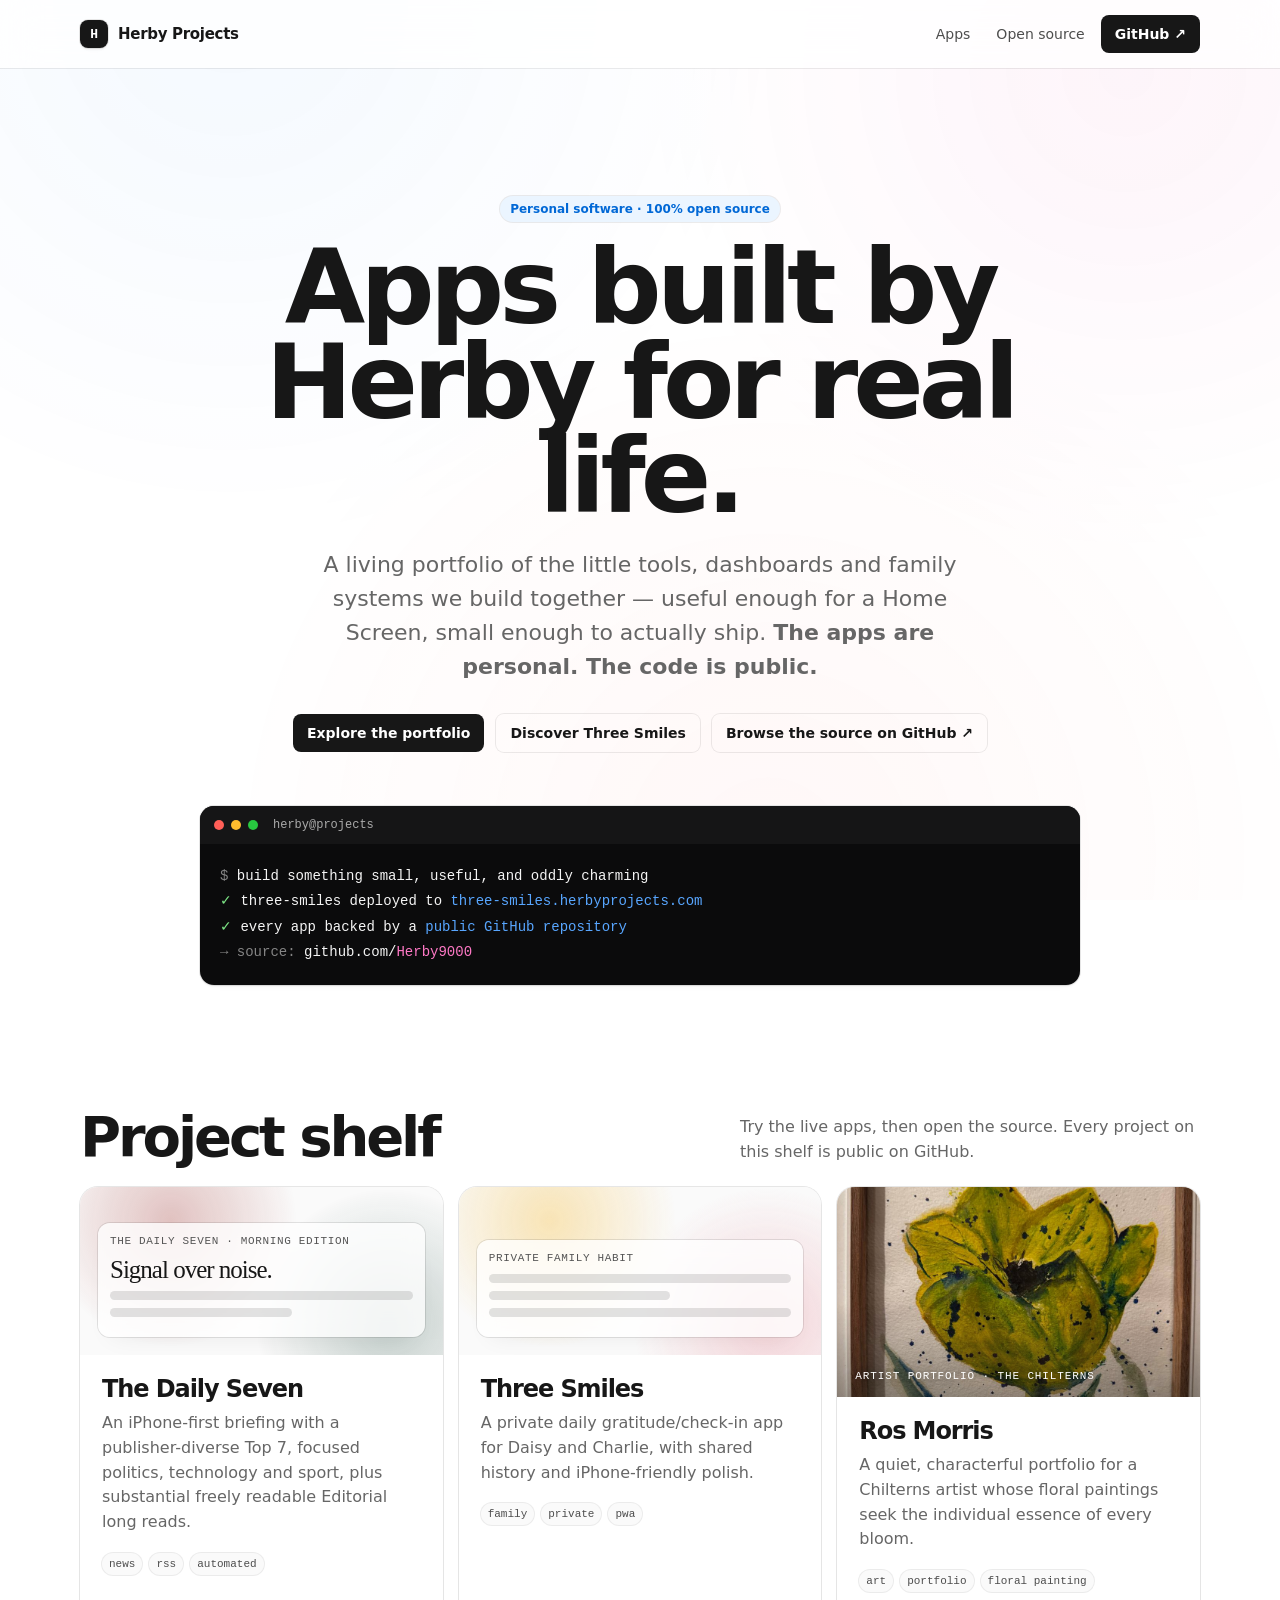
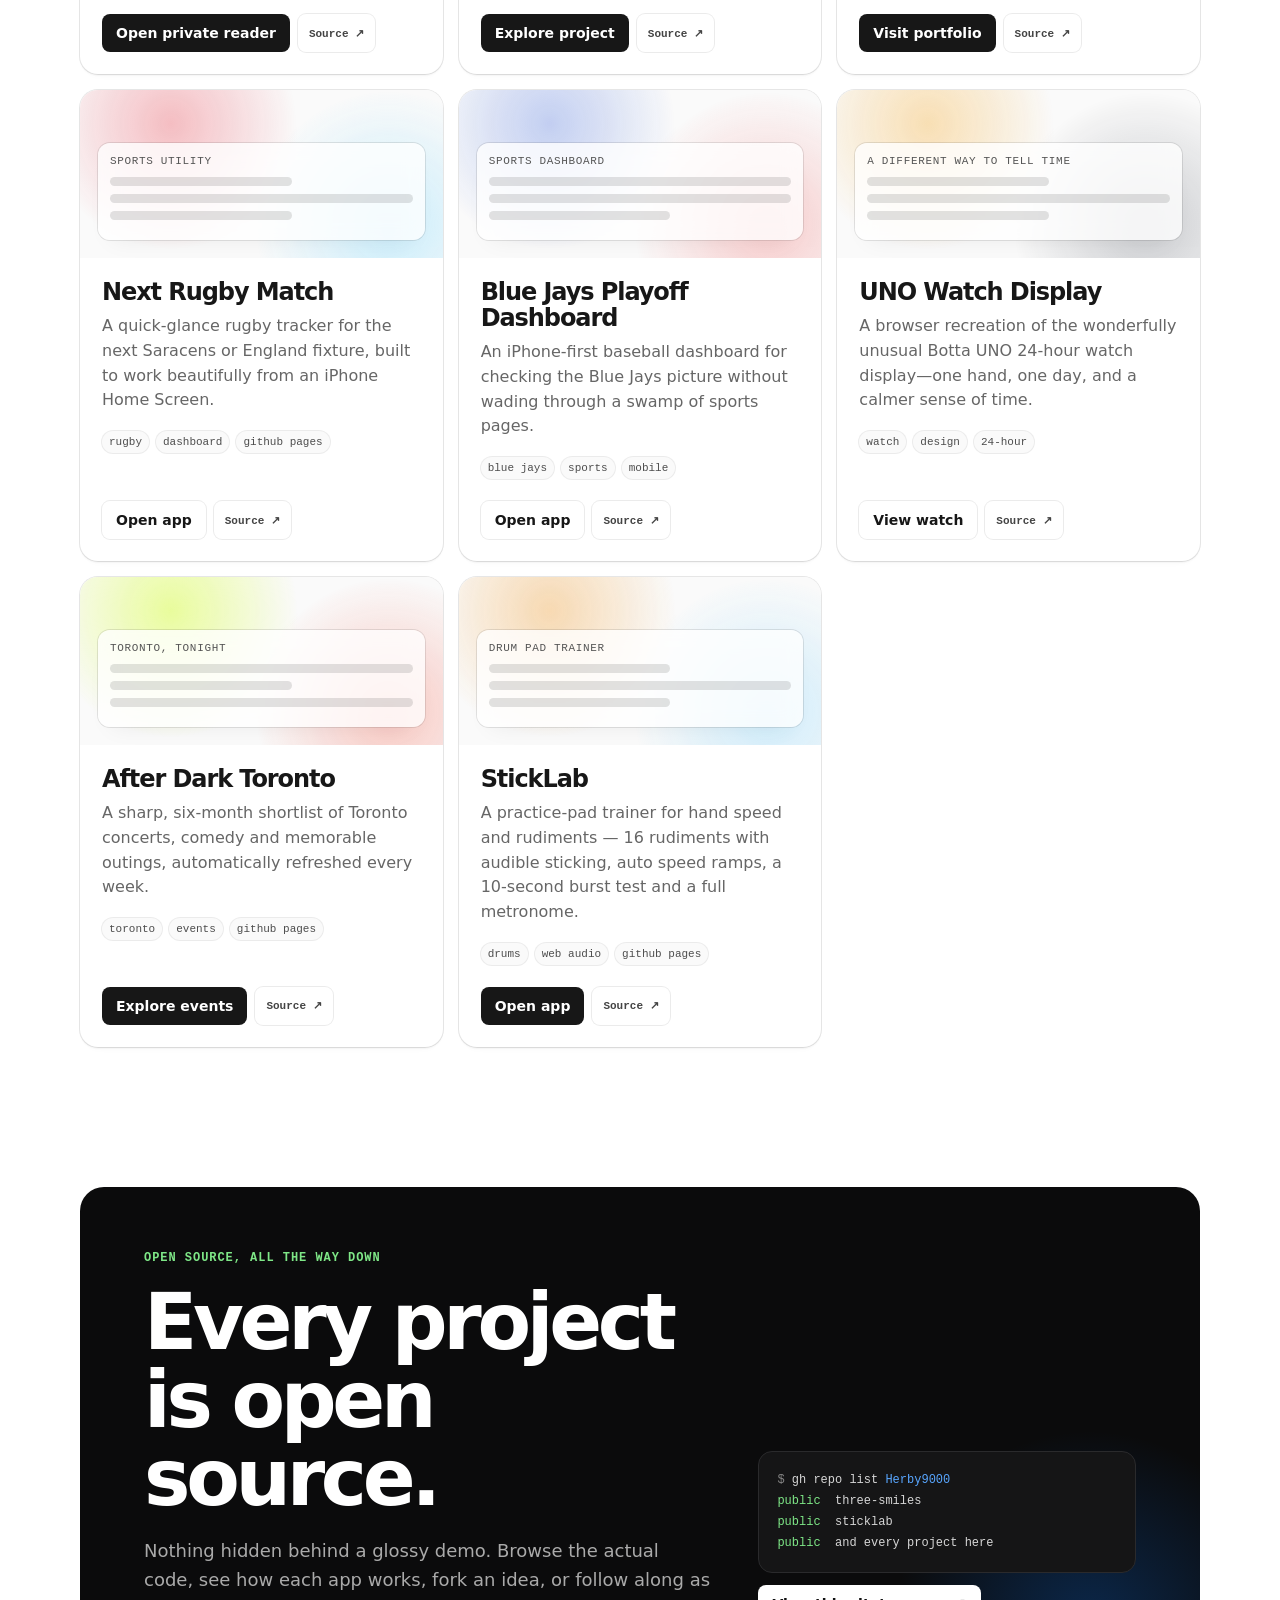
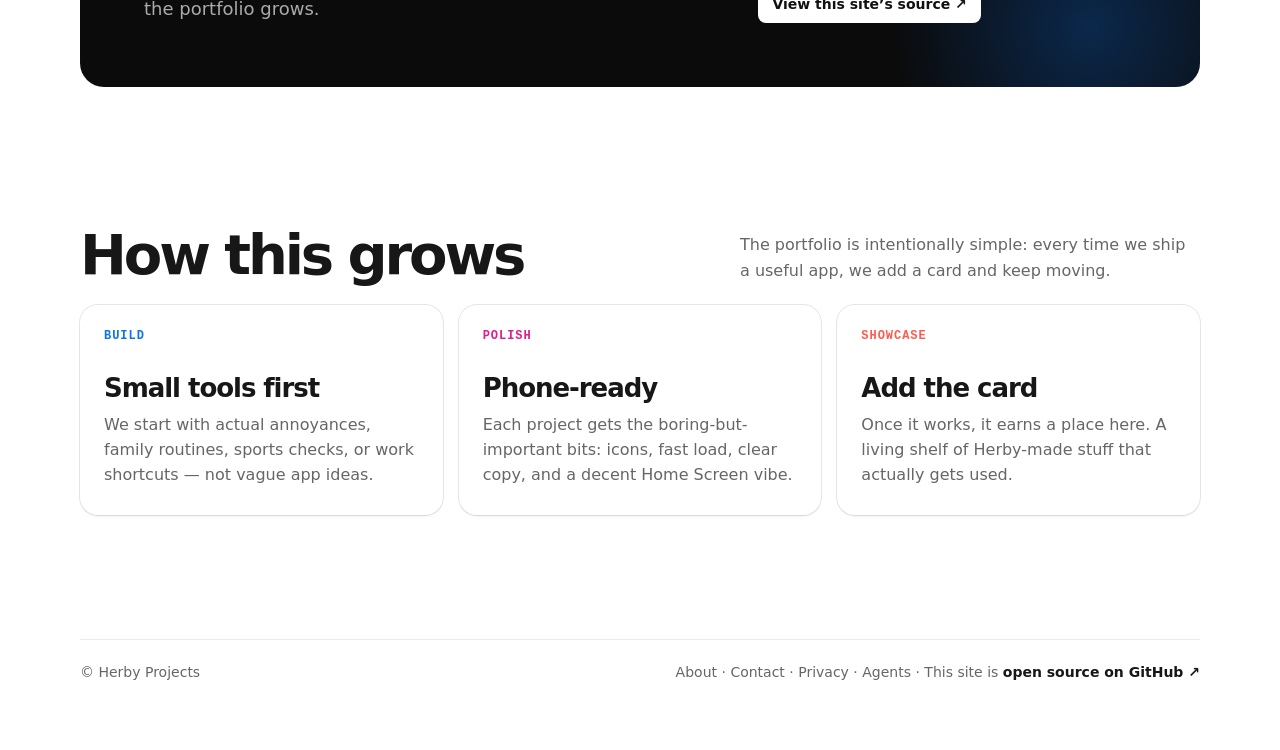
==== index.html @ 02d2b717 "feat: add agent-readiness metadata and trust pages" ====
<!doctype html>
<html lang="en">
<head>
  <meta charset="utf-8" />
  <meta name="viewport" content="width=device-width, initial-scale=1" />
  <title>Herby Projects</title>
  <meta name="description" content="A growing portfolio of small useful apps built by Herby for Charlie, Daisy and family." />
  <meta name="theme-color" content="#0b0b12" />
  <link rel="icon" href="/assets/favicon.svg" type="image/svg+xml" />
  <link rel="icon" href="/favicon.ico" sizes="any" />
  <link rel="apple-touch-icon" href="/assets/apple-touch-icon.png" />
  <link rel="canonical" href="https://herbyprojects.com/" />
  <meta property="og:title" content="Herby Projects" />
  <meta property="og:description" content="A portfolio of useful, personal apps built by Herby." />
  <meta property="og:type" content="website" />
  <meta property="og:url" content="https://herbyprojects.com/" />
  <meta property="og:image" content="https://herbyprojects.com/assets/herby-projects-og.png" />
  <meta property="og:image:width" content="1200" />
  <meta property="og:image:height" content="630" />
  <script type="application/ld+json">
  {
    "@context": "https://schema.org",
    "@graph": [
      {
        "@type": "Organization",
        "@id": "https://herbyprojects.com/#organization",
        "name": "Herby Projects",
        "description": "A personal open-source portfolio of small, useful apps built by Herby for real life.",
        "url": "https://herbyprojects.com/",
        "logo": "https://herbyprojects.com/assets/apple-touch-icon.png",
        "sameAs": ["https://github.com/Herby9000"],
        "contactPoint": {
          "@type": "ContactPoint",
          "contactType": "technical support",
          "url": "https://herbyprojects.com/contact",
          "availableLanguage": "English"
        },
        "address": {
          "@type": "PostalAddress",
          "addressLocality": "Toronto",
          "addressRegion": "Ontario",
          "addressCountry": "CA"
        }
      },
      {
        "@type": "WebSite",
        "@id": "https://herbyprojects.com/#website",
        "url": "https://herbyprojects.com/",
        "name": "Herby Projects",
        "description": "Small, useful apps built by Herby for real life.",
        "publisher": {"@id": "https://herbyprojects.com/#organization"},
        "inLanguage": "en"
      }
    ]
  }
  </script>
  <style>
    :root {
      --ink:#171717; --muted:#666; --soft:#fafafa; --line:#ebebeb; --blue:#0a72ef; --pink:#de1d8d; --red:#ff5b4f; --green:#10a37f;
      --card: rgba(0,0,0,.08) 0 0 0 1px, rgba(0,0,0,.04) 0 2px 2px, rgba(0,0,0,.04) 0 8px 8px -8px, #fafafa 0 0 0 1px;
      --mono: ui-monospace, SFMono-Regular, Menlo, Monaco, Consolas, "Liberation Mono", monospace;
      --sans: ui-sans-serif, system-ui, -apple-system, BlinkMacSystemFont, "Segoe UI", sans-serif;
    }
    * { box-sizing: border-box; }
    html { scroll-behavior: smooth; }
    body { margin: 0; color: var(--ink); background: #fff; font-family: var(--sans); -webkit-font-smoothing: antialiased; }
    a { color: inherit; text-decoration: none; }
    .noise { position: fixed; inset: 0; pointer-events: none; opacity: .45; background: radial-gradient(circle at 18% 0%, rgba(10,114,239,.10), transparent 34rem), radial-gradient(circle at 88% 8%, rgba(222,29,141,.10), transparent 30rem), radial-gradient(circle at 60% 95%, rgba(255,91,79,.10), transparent 36rem); }
    header { position: sticky; top: 0; z-index: 10; backdrop-filter: blur(18px); background: rgba(255,255,255,.76); box-shadow: rgba(0,0,0,.08) 0 1px 0 0; }
    .nav, .wrap { width: min(1120px, calc(100% - 36px)); margin: 0 auto; }
    .nav { min-height: 68px; display: flex; align-items: center; justify-content: space-between; gap: 18px; }
    .brand { display: inline-flex; align-items: center; gap: 10px; font-size: 15px; font-weight: 650; letter-spacing: -.02em; }
    .glyph { width: 28px; height: 28px; border-radius: 8px; display: grid; place-items: center; color: #fff; background: #171717; font-family: var(--mono); font-weight: 800; font-size: 13px; box-shadow: var(--card); }
    nav { display: flex; gap: 6px; align-items: center; }
    nav a { color: #4d4d4d; font-size: 14px; font-weight: 500; padding: 8px 10px; border-radius: 8px; }
    nav a:hover { color: var(--ink); background: var(--soft); }
    .btn { display: inline-flex; align-items: center; justify-content: center; gap: 8px; min-height: 38px; padding: 0 14px; border-radius: 8px; font-size: 14px; font-weight: 560; box-shadow: rgba(0,0,0,.08) 0 0 0 1px; }
    .btn.dark { background: var(--ink); color: #fff; box-shadow: none; }
    .hero { padding: clamp(66px, 12vw, 128px) 0 54px; text-align: center; position: relative; }
    .pill { width: fit-content; margin: 0 auto 18px; border-radius: 999px; padding: 6px 10px; color: #0068d6; background: #ebf5ff; font-size: 12px; font-weight: 600; box-shadow: rgba(0,0,0,.08) 0 0 0 1px; }
    h1 { max-width: 920px; margin: 0 auto; font-size: clamp(48px, 10vw, 104px); line-height: .91; letter-spacing: clamp(-5px, -.065em, -2px); font-weight: 720; }
    .hero p { max-width: 690px; margin: 24px auto 0; color: var(--muted); font-size: clamp(18px, 2.3vw, 22px); line-height: 1.55; }
    .hero-actions { margin-top: 30px; display: flex; justify-content: center; gap: 12px; flex-wrap: wrap; }
    .console { margin: 54px auto 0; max-width: 880px; text-align: left; border-radius: 14px; overflow: hidden; box-shadow: var(--card); background: #0b0b0c; color: #f5f5f5; }
    .chrome { height: 38px; display: flex; align-items: center; gap: 7px; padding: 0 14px; background: #151516; color: #aaa; font-family: var(--mono); font-size: 12px; }
    .dot { width: 10px; height: 10px; border-radius: 50%; background: #3b3b3d; }
    .dot:nth-child(1) { background: #ff5f57; } .dot:nth-child(2) { background: #febc2e; } .dot:nth-child(3) { background: #28c840; }
    .terminal { padding: 20px; font-family: var(--mono); font-size: clamp(12px, 1.7vw, 14px); line-height: 1.8; overflow-x: auto; }
    .muted { color: #858585; } .blue { color: #58a6ff; } .pink { color: #ff79c6; } .green { color: #7ee787; }
    section { padding: 70px 0; position: relative; }
    .section-head { display: flex; justify-content: space-between; align-items: end; gap: 22px; margin-bottom: 22px; }
    h2 { margin: 0; font-size: clamp(32px, 6vw, 56px); line-height: 1; letter-spacing: -.055em; }
    .section-head p { margin: 0; max-width: 460px; color: var(--muted); line-height: 1.6; }
    .grid { display: grid; grid-template-columns: repeat(3, minmax(0, 1fr)); gap: 16px; }
    .project { min-height: 360px; border-radius: 18px; background: #fff; box-shadow: var(--card); overflow: hidden; display: flex; flex-direction: column; transition: transform .18s ease, box-shadow .18s ease; }
    .project:hover { transform: translateY(-3px); box-shadow: rgba(0,0,0,.12) 0 0 0 1px, rgba(0,0,0,.07) 0 14px 34px -16px; }
    .preview { min-height: 168px; padding: 18px; display: grid; align-items: end; position: relative; overflow: hidden; background: #fafafa; }
    .preview:before { content:""; position:absolute; inset:0; background: radial-gradient(circle at 25% 20%, var(--accentA), transparent 42%), radial-gradient(circle at 85% 80%, var(--accentB), transparent 40%); opacity: .9; }
    .preview.art-preview { padding: 0; align-items: stretch; background: #e8e2d5; }
    .preview.art-preview:before { z-index: 1; inset: auto 0 0; height: 45%; background: linear-gradient(transparent, rgba(24,27,22,.36)); opacity: 1; }
    .preview.art-preview img { width: 100%; height: 210px; object-fit: cover; object-position: center 42%; transition: transform .45s ease; }
    .project:hover .preview.art-preview img { transform: scale(1.025); }
    .art-preview-label { position: absolute; z-index: 2; left: 18px; bottom: 15px; color: #fff; font-family: var(--mono); font-size: 11px; letter-spacing: .08em; text-transform: uppercase; text-shadow: 0 1px 8px rgba(0,0,0,.4); }
    .mini-window { position: relative; border-radius: 12px; background: rgba(255,255,255,.78); backdrop-filter: blur(10px); box-shadow: rgba(0,0,0,.10) 0 0 0 1px, rgba(0,0,0,.08) 0 12px 24px -14px; padding: 12px; }
    .mini-title { font-size: 11px; font-family: var(--mono); text-transform: uppercase; letter-spacing: .06em; color: #555; margin-bottom: 10px; }
    .mini-line { height: 9px; border-radius: 999px; background: rgba(23,23,23,.12); margin: 8px 0; }
    .mini-line.short { width: 60%; }
    .project-body { padding: 22px; display: flex; flex-direction: column; flex: 1; }
    .project h3 { margin: 0 0 8px; font-size: 24px; line-height: 1.08; letter-spacing: -.045em; }
    .project p { margin: 0; color: var(--muted); line-height: 1.55; }
    .tags { display: flex; flex-wrap: wrap; gap: 7px; margin: 18px 0 22px; }
    .tag { font-family: var(--mono); font-size: 11px; color: #4d4d4d; background: var(--soft); padding: 5px 7px; border-radius: 999px; box-shadow: rgba(0,0,0,.08) 0 0 0 1px; }
    .project-actions { margin-top: auto; display: flex; align-items: center; gap: 8px; flex-wrap: wrap; }
    .project .btn { width: fit-content; }
    .source-link { display: inline-flex; align-items: center; gap: 6px; min-height: 38px; padding: 0 11px; border-radius: 8px; color: #444; font-family: var(--mono); font-size: 11px; font-weight: 650; box-shadow: rgba(0,0,0,.08) 0 0 0 1px; background: #fff; }
    .source-link:hover { background: var(--soft); color: #000; }
    .open-source { padding: clamp(30px, 6vw, 64px); border-radius: 24px; color: #fff; background: #0b0b0c; overflow: hidden; position: relative; }
    .open-source:before { content:""; position:absolute; inset:auto -100px -150px auto; width:420px; height:420px; border-radius:50%; background:radial-gradient(circle,rgba(10,114,239,.28),transparent 66%); }
    .oss-grid { position:relative; display:grid; grid-template-columns:1.2fr .8fr; gap:48px; align-items:end; }
    .oss-label { color:#7ee787; font-family:var(--mono); font-size:12px; font-weight:650; text-transform:uppercase; letter-spacing:.08em; }
    .open-source h2 { max-width:680px; margin:18px 0 0; font-size:clamp(42px,7vw,78px); }
    .open-source p { max-width:620px; margin:20px 0 0; color:#aaa; font-size:18px; line-height:1.6; }
    .oss-side { display:grid; gap:12px; justify-items:start; }
    .oss-code { width:100%; padding:18px; border:1px solid #2a2a2c; border-radius:14px; background:#151516; color:#d6d6d6; font-family:var(--mono); font-size:12px; line-height:1.75; }
    .oss-code .green { color:#7ee787; }
    .oss-code .blue { color:#58a6ff; }
    .workflow { display: grid; grid-template-columns: repeat(3, 1fr); gap: 16px; }
    .step { padding: 24px; min-height: 210px; border-radius: 18px; box-shadow: var(--card); background: #fff; }
    .step .label { font-family: var(--mono); font-size: 12px; font-weight: 650; text-transform: uppercase; letter-spacing: .08em; margin-bottom: 30px; }
    .step h3 { margin: 0 0 10px; font-size: 26px; letter-spacing: -.04em; }
    .step p { margin: 0; color: var(--muted); line-height: 1.55; }
    footer { padding: 54px 0 70px; color: var(--muted); font-size: 14px; position: relative; }
    footer .wrap { border-top: 1px solid var(--line); padding-top: 24px; display: flex; justify-content: space-between; gap: 20px; flex-wrap: wrap; }
    @media (max-width: 880px) { .grid, .workflow, .oss-grid { grid-template-columns: 1fr; } .section-head { display:block; } .section-head p { margin-top:12px; } nav .hide-sm { display:none; } .hero { text-align:left; } .pill, h1, .hero p { margin-left:0; } .hero-actions { justify-content:flex-start; } }
  </style>
</head>
<body>
  <div class="noise" aria-hidden="true"></div>
  <header>
    <div class="nav">
      <a class="brand" href="/" aria-label="Herby Projects home"><span class="glyph">H</span><span>Herby Projects</span></a>
      <nav aria-label="Main navigation">
        <a class="hide-sm" href="#apps">Apps</a>
        <a class="hide-sm" href="#open-source">Open source</a>
        <a class="btn dark" href="https://github.com/Herby9000" target="_blank" rel="noopener">GitHub ↗</a>
      </nav>
    </div>
  </header>

  <main>
    <section class="hero wrap">
      <div class="pill">Personal software · 100% open source</div>
      <h1>Apps built by Herby for real life.</h1>
      <p>A living portfolio of the little tools, dashboards and family systems we build together — useful enough for a Home Screen, small enough to actually ship. <strong>The apps are personal. The code is public.</strong></p>
      <div class="hero-actions">
        <a class="btn dark" href="#apps">Explore the portfolio</a>
        <a class="btn" href="/projects/three-smiles">Discover Three Smiles</a>
        <a class="btn" href="https://github.com/Herby9000" target="_blank" rel="noopener">Browse the source on GitHub ↗</a>
      </div>
      <div class="console" aria-label="Herby build log illustration">
        <div class="chrome"><span class="dot"></span><span class="dot"></span><span class="dot"></span><span style="margin-left:8px">herby@projects</span></div>
        <div class="terminal">
          <div><span class="muted">$</span> build something small, useful, and oddly charming</div>
          <div><span class="green">✓</span> three-smiles deployed to <span class="blue">three-smiles.herbyprojects.com</span></div>
          <div><span class="green">✓</span> every app backed by a <span class="blue">public GitHub repository</span></div>
          <div><span class="muted">→ source:</span> github.com/<span class="pink">Herby9000</span></div>
        </div>
      </div>
    </section>

    <section id="apps" class="wrap">
      <div class="section-head">
        <h2>Project shelf</h2>
        <p>Try the live apps, then open the source. Every project on this shelf is public on GitHub.</p>
      </div>
      <div class="grid">
        <article class="project" style="--accentA:rgba(158,44,39,.30);--accentB:rgba(36,79,67,.28)">
          <div class="preview"><div class="mini-window" style="font-family:Georgia,serif"><div class="mini-title">The Daily Seven · morning edition</div><div style="font-size:25px;line-height:1.05;letter-spacing:-.04em">Signal over noise.</div><div class="mini-line"></div><div class="mini-line short"></div></div></div>
          <div class="project-body">
            <h3>The Daily Seven</h3>
            <p>An iPhone-first briefing with a publisher-diverse Top 7, focused politics, technology and sport, plus substantial freely readable Editorial long reads.</p>
            <div class="tags"><span class="tag">news</span><span class="tag">rss</span><span class="tag">automated</span></div>
            <div class="project-actions"><a class="btn dark" href="https://three-smiles.herbyprojects.com/news/">Open private reader</a><a class="source-link" href="https://github.com/Herby9000/herbyprojects/tree/main/news" target="_blank" rel="noopener">Source ↗</a></div>
          </div>
        </article>

        <article class="project" style="--accentA:rgba(246,196,83,.45);--accentB:rgba(233,155,166,.45)">
          <div class="preview"><div class="mini-window"><div class="mini-title">Private family habit</div><div class="mini-line"></div><div class="mini-line short"></div><div class="mini-line"></div></div></div>
          <div class="project-body">
            <h3>Three Smiles</h3>
            <p>A private daily gratitude/check-in app for Daisy and Charlie, with shared history and iPhone-friendly polish.</p>
            <div class="tags"><span class="tag">family</span><span class="tag">private</span><span class="tag">pwa</span></div>
            <div class="project-actions"><a class="btn dark" href="/projects/three-smiles">Explore project</a><a class="source-link" href="https://github.com/Herby9000/three-smiles" target="_blank" rel="noopener">Source ↗</a></div>
          </div>
        </article>

        <article class="project">
          <div class="preview art-preview">
            <img src="/assets/ros-morris-tulip.jpg" alt="Expressive yellow-green tulip with deep blue splashes from a painting by Ros Morris" width="960" height="1280" loading="lazy" />
            <div class="art-preview-label">Artist portfolio · The Chilterns</div>
          </div>
          <div class="project-body">
            <h3>Ros Morris</h3>
            <p>A quiet, characterful portfolio for a Chilterns artist whose floral paintings seek the individual essence of every bloom.</p>
            <div class="tags"><span class="tag">art</span><span class="tag">portfolio</span><span class="tag">floral painting</span></div>
            <div class="project-actions"><a class="btn dark" href="https://ros-morris.herbyprojects.com" target="_blank" rel="noopener">Visit portfolio</a><a class="source-link" href="https://github.com/Herby9000/ros-morris-portfolio" target="_blank" rel="noopener">Source ↗</a></div>
          </div>
        </article>

        <article class="project" style="--accentA:rgba(230,27,46,.30);--accentB:rgba(100,210,255,.35)">
          <div class="preview"><div class="mini-window"><div class="mini-title">Sports utility</div><div class="mini-line short"></div><div class="mini-line"></div><div class="mini-line short"></div></div></div>
          <div class="project-body">
            <h3>Next Rugby Match</h3>
            <p>A quick-glance rugby tracker for the next Saracens or England fixture, built to work beautifully from an iPhone Home Screen.</p>
            <div class="tags"><span class="tag">rugby</span><span class="tag">dashboard</span><span class="tag">github pages</span></div>
            <div class="project-actions"><a class="btn" href="https://herby9000.github.io/rugby-next-match/" target="_blank" rel="noopener">Open app</a><a class="source-link" href="https://github.com/Herby9000/rugby-next-match" target="_blank" rel="noopener">Source ↗</a></div>
          </div>
        </article>

        <article class="project" style="--accentA:rgba(29,78,216,.28);--accentB:rgba(239,68,68,.28)">
          <div class="preview"><div class="mini-window"><div class="mini-title">Sports dashboard</div><div class="mini-line"></div><div class="mini-line"></div><div class="mini-line short"></div></div></div>
          <div class="project-body">
            <h3>Blue Jays Playoff Dashboard</h3>
            <p>An iPhone-first baseball dashboard for checking the Blue Jays picture without wading through a swamp of sports pages.</p>
            <div class="tags"><span class="tag">blue jays</span><span class="tag">sports</span><span class="tag">mobile</span></div>
            <div class="project-actions"><a class="btn" href="https://herby9000.github.io/blue-jays-playoff-dashboard/" target="_blank" rel="noopener">Open app</a><a class="source-link" href="https://github.com/Herby9000/blue-jays-playoff-dashboard" target="_blank" rel="noopener">Source ↗</a></div>
          </div>
        </article>

        <article class="project" style="--accentA:rgba(245,158,11,.32);--accentB:rgba(17,24,39,.22)">
          <div class="preview"><div class="mini-window"><div class="mini-title">A different way to tell time</div><div class="mini-line short"></div><div class="mini-line"></div><div class="mini-line short"></div></div></div>
          <div class="project-body">
            <h3>UNO Watch Display</h3>
            <p>A browser recreation of the wonderfully unusual Botta UNO 24-hour watch display—one hand, one day, and a calmer sense of time.</p>
            <div class="tags"><span class="tag">watch</span><span class="tag">design</span><span class="tag">24-hour</span></div>
            <div class="project-actions"><a class="btn" href="https://herby9000.github.io/uno-watch-display/" target="_blank" rel="noopener">View watch</a><a class="source-link" href="https://github.com/Herby9000/uno-watch-display" target="_blank" rel="noopener">Source ↗</a></div>
          </div>
        </article>

        <article class="project" style="--accentA:rgba(216,255,62,.55);--accentB:rgba(243,76,55,.32)">
          <div class="preview"><div class="mini-window"><div class="mini-title">Toronto, tonight</div><div class="mini-line"></div><div class="mini-line short"></div><div class="mini-line"></div></div></div>
          <div class="project-body">
            <h3>After Dark Toronto</h3>
            <p>A sharp, six-month shortlist of Toronto concerts, comedy and memorable outings, automatically refreshed every week.</p>
            <div class="tags"><span class="tag">toronto</span><span class="tag">events</span><span class="tag">github pages</span></div>
            <div class="project-actions"><a class="btn dark" href="https://herby9000.github.io/toronto-entertainment/" target="_blank" rel="noopener">Explore events</a><a class="source-link" href="https://github.com/Herby9000/toronto-entertainment" target="_blank" rel="noopener">Source ↗</a></div>
          </div>
        </article>
        <article class="project" style="--accentA:rgba(242,163,60,.42);--accentB:rgba(92,200,255,.30)">
          <div class="preview"><div class="mini-window"><div class="mini-title">Drum pad trainer</div><div class="mini-line short"></div><div class="mini-line"></div><div class="mini-line short"></div></div></div>
          <div class="project-body">
            <h3>StickLab</h3>
            <p>A practice-pad trainer for hand speed and rudiments — 16 rudiments with audible sticking, auto speed ramps, a 10-second burst test and a full metronome.</p>
            <div class="tags"><span class="tag">drums</span><span class="tag">web audio</span><span class="tag">github pages</span></div>
            <div class="project-actions"><a class="btn dark" href="https://herby9000.github.io/sticklab/" target="_blank" rel="noopener">Open app</a><a class="source-link" href="https://github.com/Herby9000/sticklab" target="_blank" rel="noopener">Source ↗</a></div>
          </div>
        </article>
      </div>
    </section>

    <section id="open-source" class="wrap">
      <div class="open-source">
        <div class="oss-grid">
          <div>
            <div class="oss-label">Open source, all the way down</div>
            <h2>Every project is open source.</h2>
            <p>Nothing hidden behind a glossy demo. Browse the actual code, see how each app works, fork an idea, or follow along as the portfolio grows.</p>
          </div>
          <div class="oss-side">
            <div class="oss-code" aria-label="GitHub repository illustration">
              <div><span class="muted">$</span> gh repo list <span class="blue">Herby9000</span></div>
              <div><span class="green">public</span> &nbsp;three-smiles</div>
              <div><span class="green">public</span> &nbsp;sticklab</div>
              <div><span class="green">public</span> &nbsp;and every project here</div>
            </div>
            <a class="btn" style="background:#fff;color:#111;box-shadow:none" href="https://github.com/Herby9000/herbyprojects" target="_blank" rel="noopener">View this site’s source ↗</a>
          </div>
        </div>
      </div>
    </section>

    <section id="workflow" class="wrap">
      <div class="section-head">
        <h2>How this grows</h2>
        <p>The portfolio is intentionally simple: every time we ship a useful app, we add a card and keep moving.</p>
      </div>
      <div class="workflow">
        <div class="step"><div class="label" style="color:var(--blue)">Build</div><h3>Small tools first</h3><p>We start with actual annoyances, family routines, sports checks, or work shortcuts — not vague app ideas.</p></div>
        <div class="step"><div class="label" style="color:var(--pink)">Polish</div><h3>Phone-ready</h3><p>Each project gets the boring-but-important bits: icons, fast load, clear copy, and a decent Home Screen vibe.</p></div>
        <div class="step"><div class="label" style="color:var(--red)">Showcase</div><h3>Add the card</h3><p>Once it works, it earns a place here. A living shelf of Herby-made stuff that actually gets used.</p></div>
      </div>
    </section>
  </main>

  <footer>
    <div class="wrap">
      <div>© Herby Projects</div>
      <div><a href="/about">About</a> · <a href="/contact">Contact</a> · <a href="/privacy">Privacy</a> · <a href="/llms.txt">Agents</a> · This site is <a href="https://github.com/Herby9000/herbyprojects" target="_blank" rel="noopener" style="color:var(--ink);font-weight:650">open source on GitHub ↗</a></div>
    </div>
  </footer>
</body>
</html>
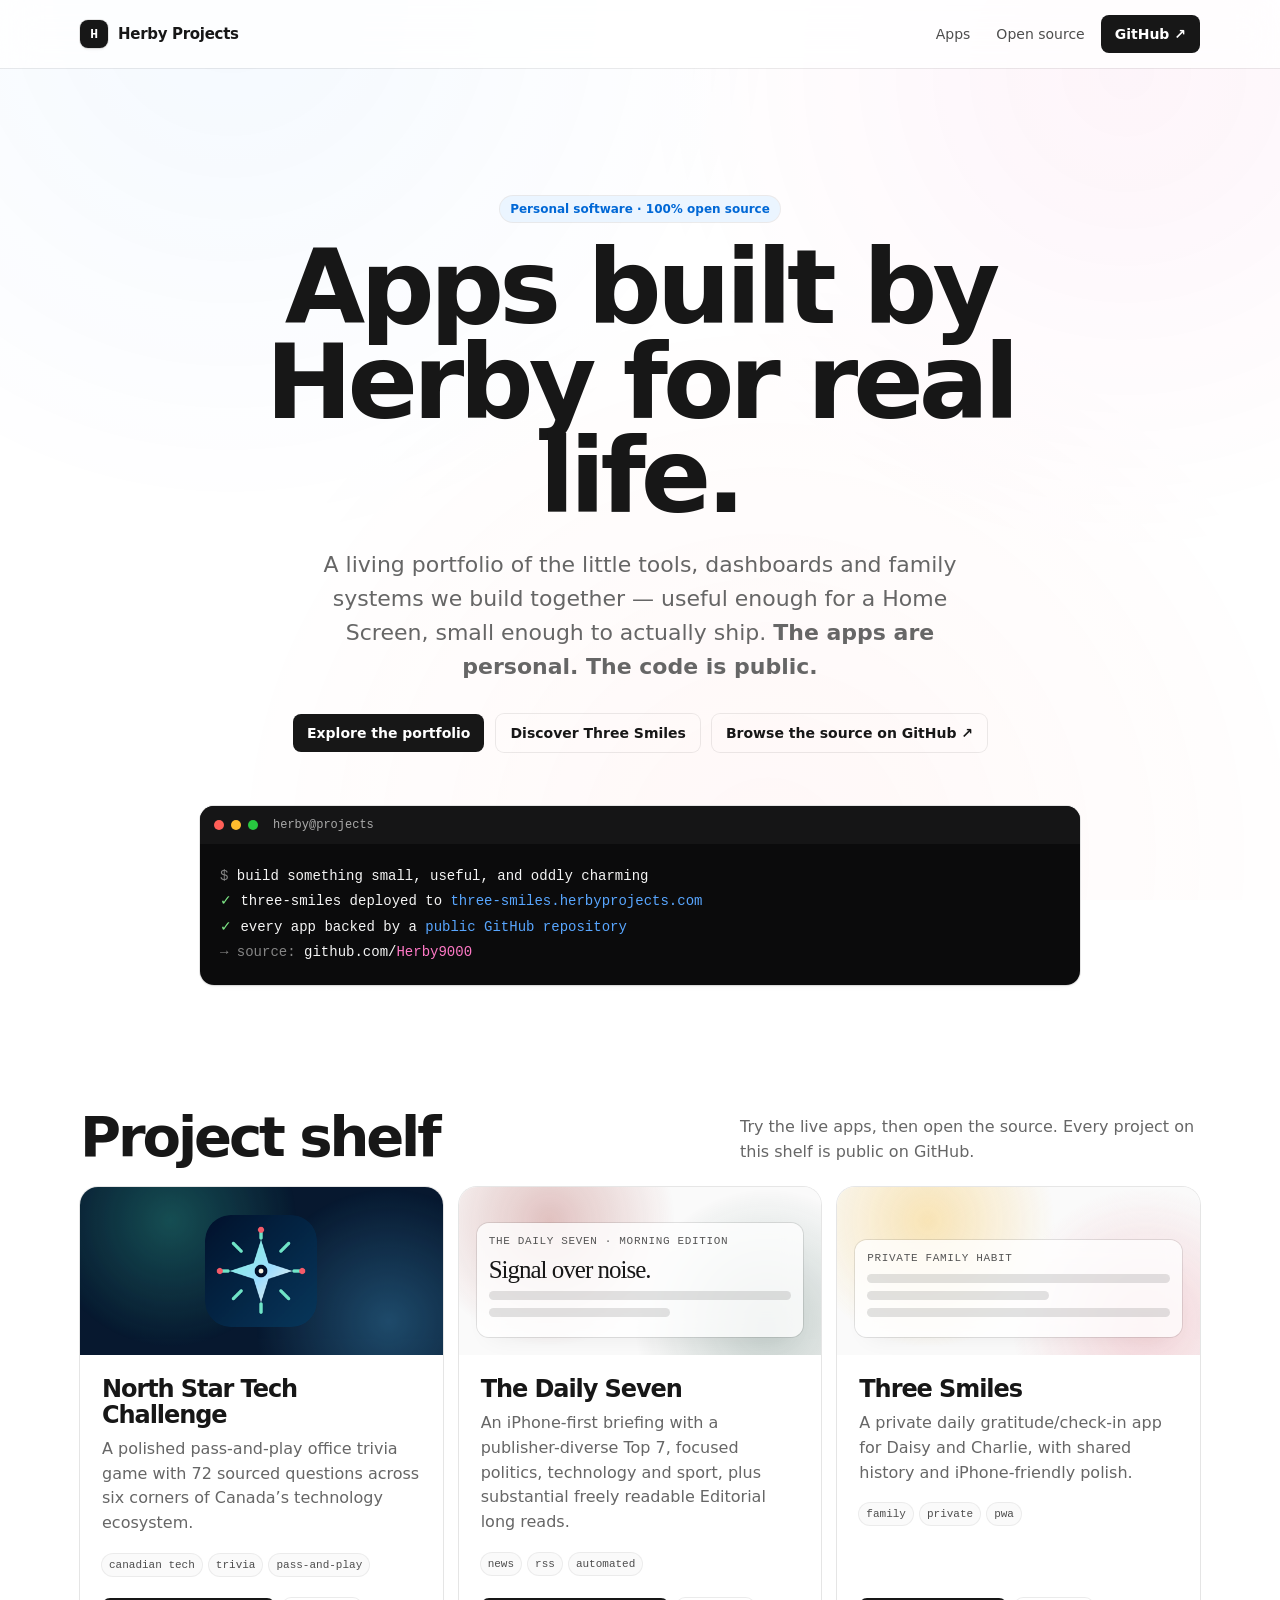
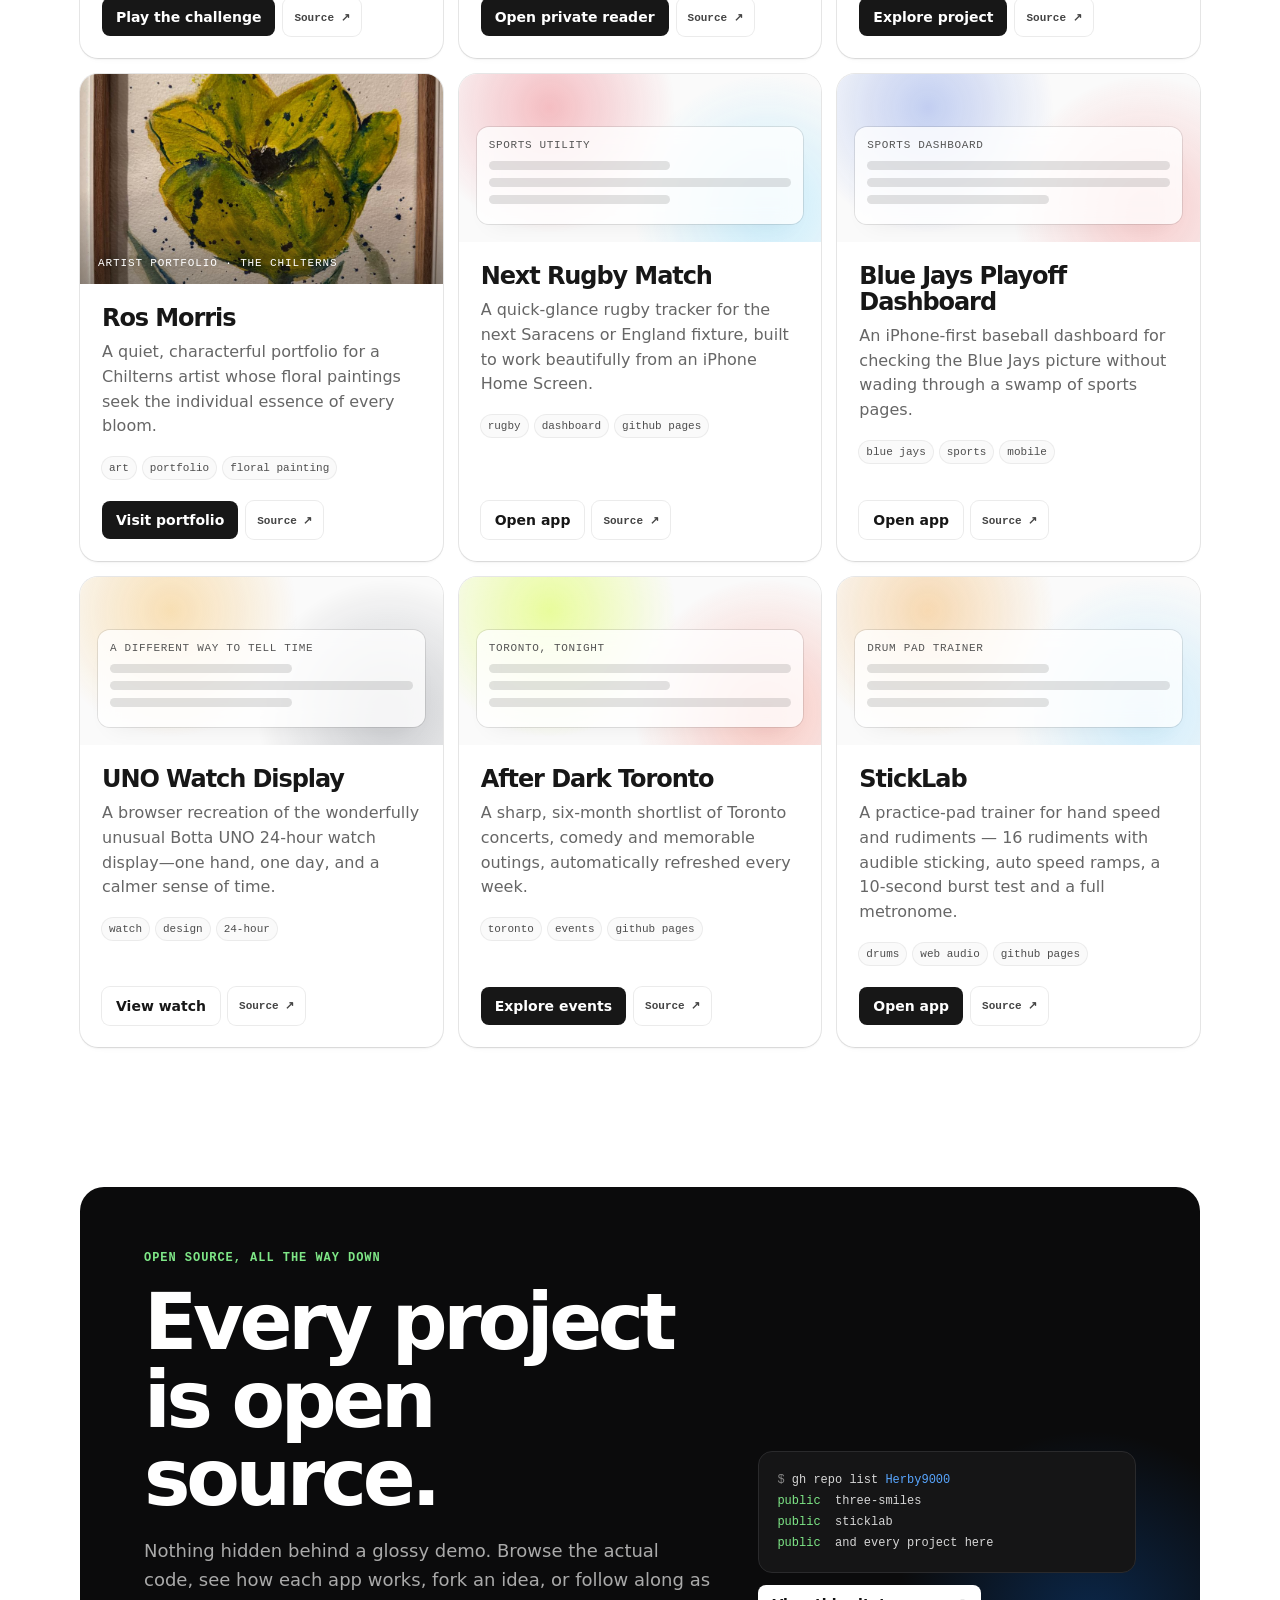
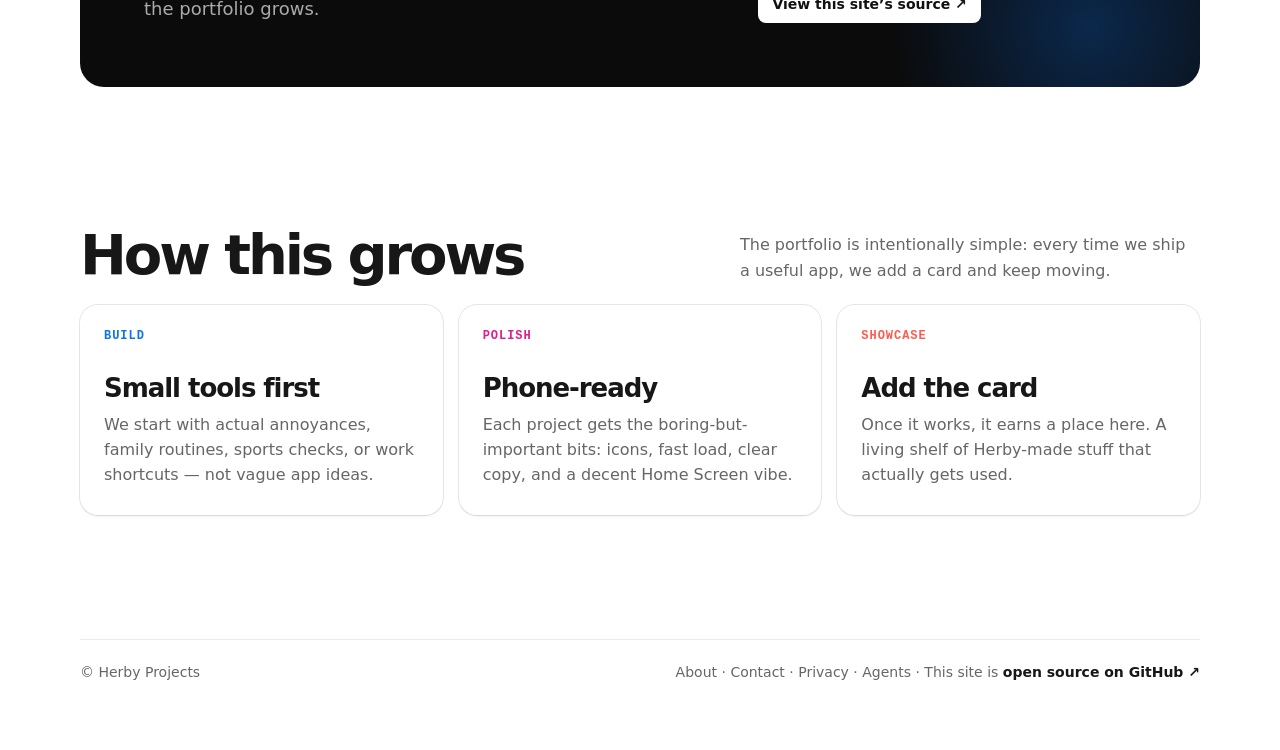
==== commit bde7a5c7: "feat: add North Star Canadian tech trivia" ====
--- a/index.html
+++ b/index.html
@@ -174,6 +174,16 @@
         <p>Try the live apps, then open the source. Every project on this shelf is public on GitHub.</p>
       </div>
       <div class="grid">
+        <article class="project" style="--accentA:rgba(56,201,165,.34);--accentB:rgba(88,200,255,.32)">
+          <div class="preview" style="background:#07182f;align-items:center;justify-items:center"><img src="/projects/canadian-tech-challenge/assets/icon-192.png" alt="North Star Tech Challenge circuit-star icon" width="112" height="112" loading="lazy" style="position:relative;border-radius:26px" /></div>
+          <div class="project-body">
+            <h3>North Star Tech Challenge</h3>
+            <p>A polished pass-and-play office trivia game with 72 sourced questions across six corners of Canada’s technology ecosystem.</p>
+            <div class="tags"><span class="tag">canadian tech</span><span class="tag">trivia</span><span class="tag">pass-and-play</span></div>
+            <div class="project-actions"><a class="btn dark" href="/projects/canadian-tech-challenge/">Play the challenge</a><a class="source-link" href="https://github.com/Herby9000/herbyprojects/tree/main/projects/canadian-tech-challenge" target="_blank" rel="noopener">Source ↗</a></div>
+          </div>
+        </article>
+
         <article class="project" style="--accentA:rgba(158,44,39,.30);--accentB:rgba(36,79,67,.28)">
           <div class="preview"><div class="mini-window" style="font-family:Georgia,serif"><div class="mini-title">The Daily Seven · morning edition</div><div style="font-size:25px;line-height:1.05;letter-spacing:-.04em">Signal over noise.</div><div class="mini-line"></div><div class="mini-line short"></div></div></div>
           <div class="project-body">
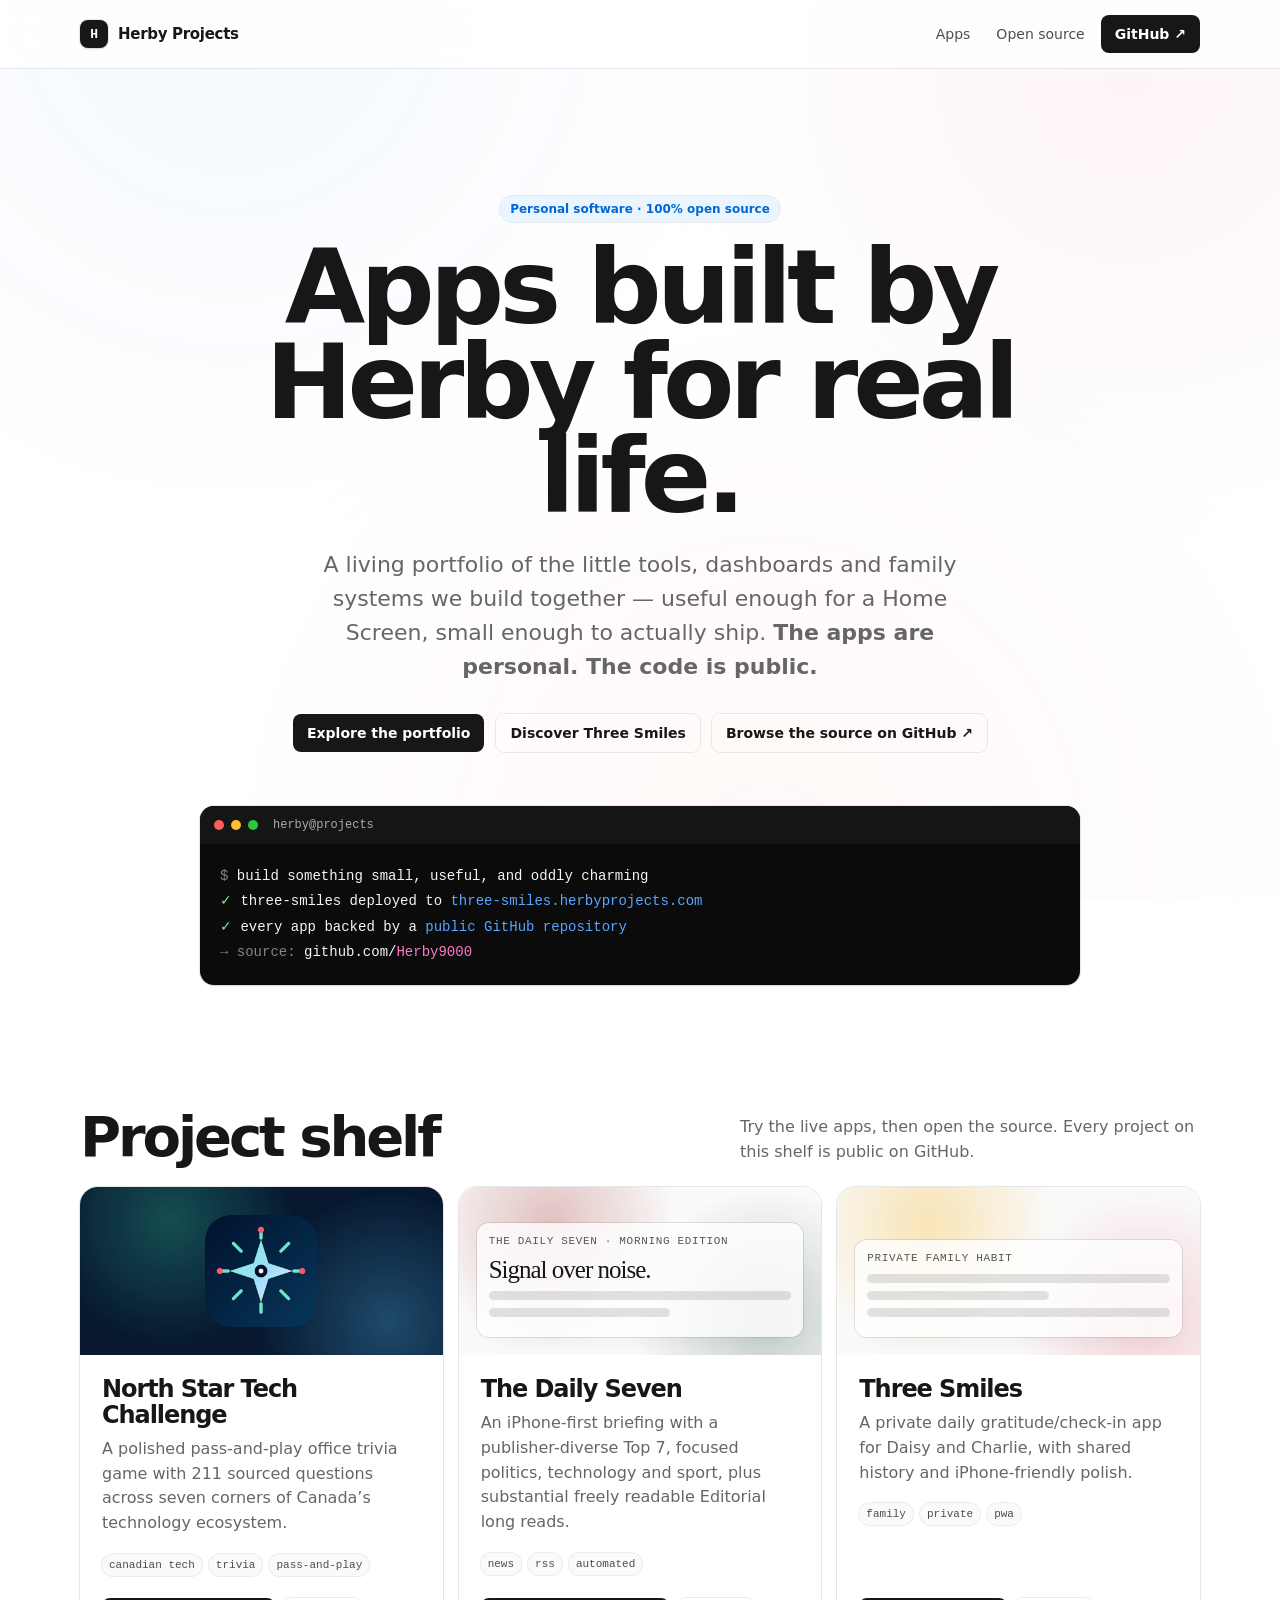
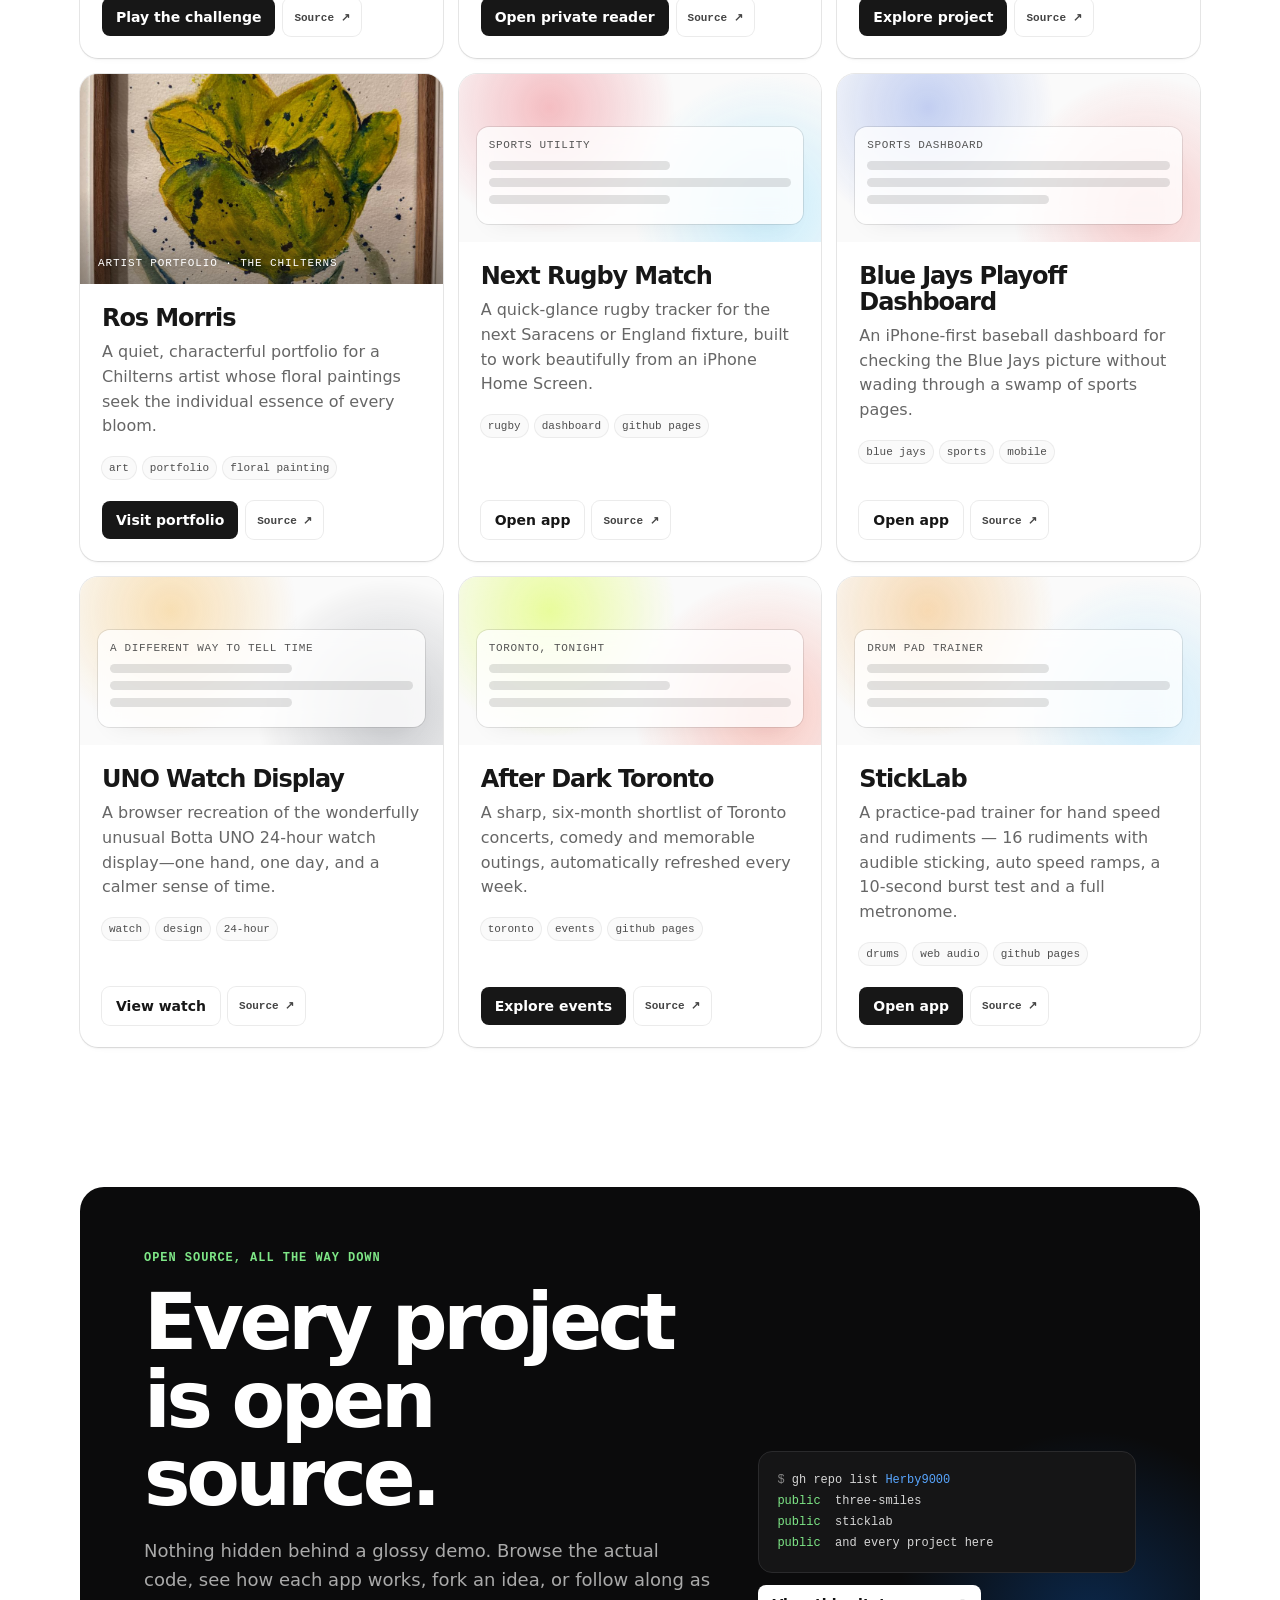
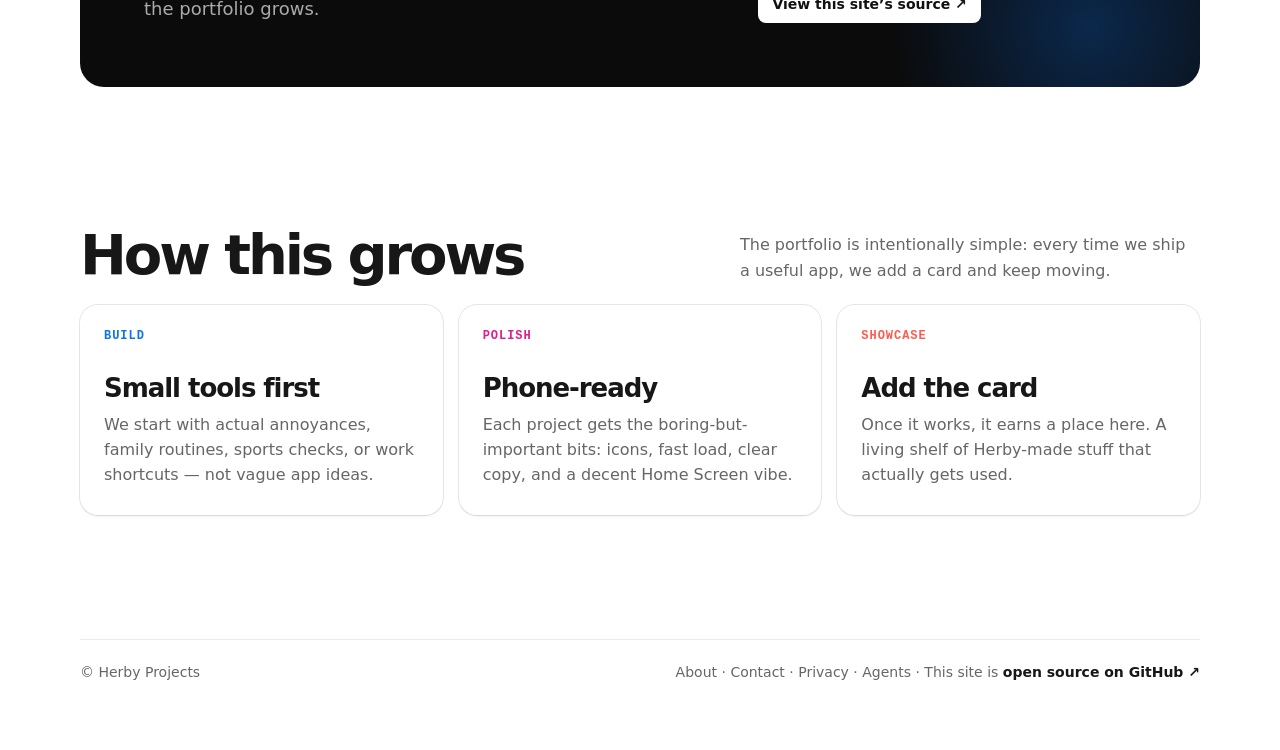
==== commit 31644abd: "feat: publish expanded North Star challenge" ====
--- a/index.html
+++ b/index.html
@@ -175,12 +175,12 @@
       </div>
       <div class="grid">
         <article class="project" style="--accentA:rgba(56,201,165,.34);--accentB:rgba(88,200,255,.32)">
-          <div class="preview" style="background:#07182f;align-items:center;justify-items:center"><img src="/projects/canadian-tech-challenge/assets/icon-192.png" alt="North Star Tech Challenge circuit-star icon" width="112" height="112" loading="lazy" style="position:relative;border-radius:26px" /></div>
+          <div class="preview" style="background:#07182f;align-items:center;justify-items:center"><img src="https://herby9000.github.io/herbyprojects/projects/canadian-tech-challenge/assets/icon-192.png" alt="North Star Tech Challenge circuit-star icon" width="112" height="112" loading="lazy" style="position:relative;border-radius:26px" /></div>
           <div class="project-body">
             <h3>North Star Tech Challenge</h3>
-            <p>A polished pass-and-play office trivia game with 72 sourced questions across six corners of Canada’s technology ecosystem.</p>
+            <p>A polished pass-and-play office trivia game with 211 sourced questions across seven corners of Canada’s technology ecosystem.</p>
             <div class="tags"><span class="tag">canadian tech</span><span class="tag">trivia</span><span class="tag">pass-and-play</span></div>
-            <div class="project-actions"><a class="btn dark" href="/projects/canadian-tech-challenge/">Play the challenge</a><a class="source-link" href="https://github.com/Herby9000/herbyprojects/tree/main/projects/canadian-tech-challenge" target="_blank" rel="noopener">Source ↗</a></div>
+            <div class="project-actions"><a class="btn dark" href="https://herby9000.github.io/herbyprojects/projects/canadian-tech-challenge/">Play the challenge</a><a class="source-link" href="https://github.com/Herby9000/herbyprojects/tree/main/projects/canadian-tech-challenge" target="_blank" rel="noopener">Source ↗</a></div>
           </div>
         </article>
 
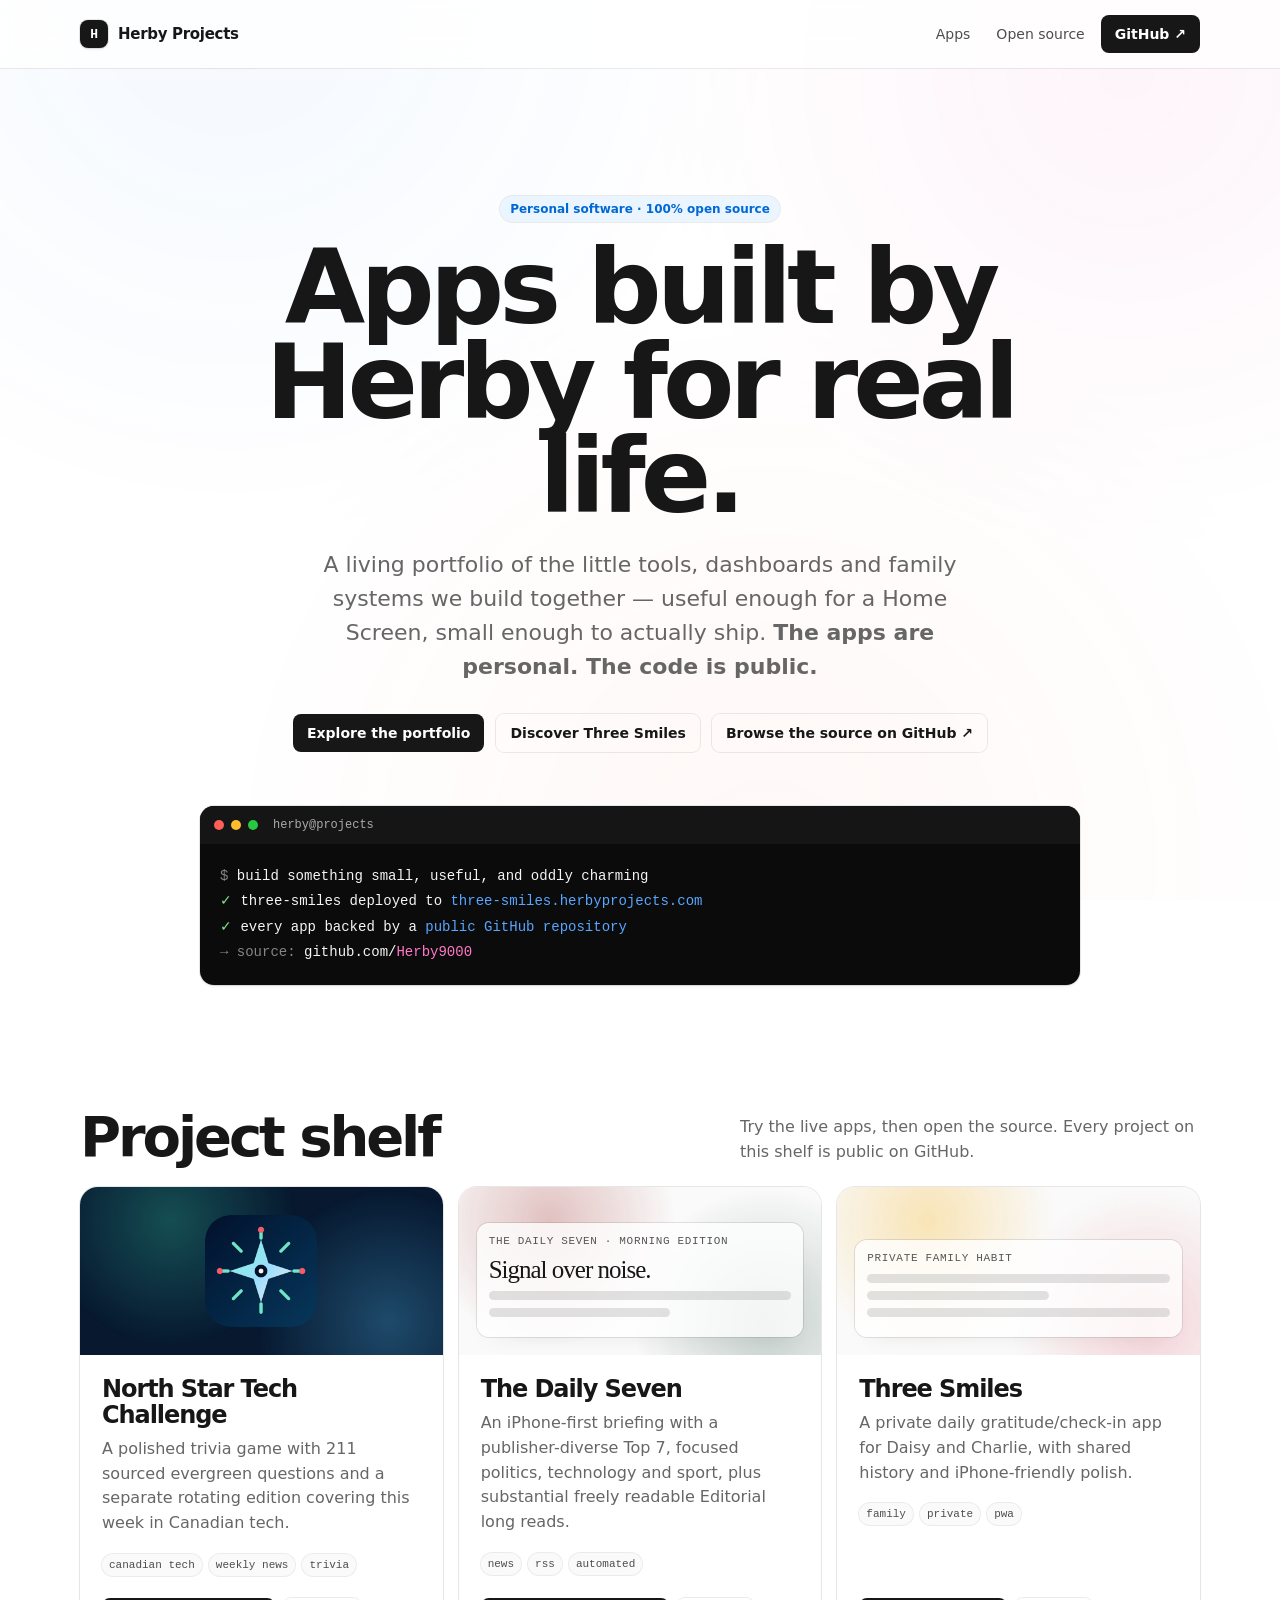
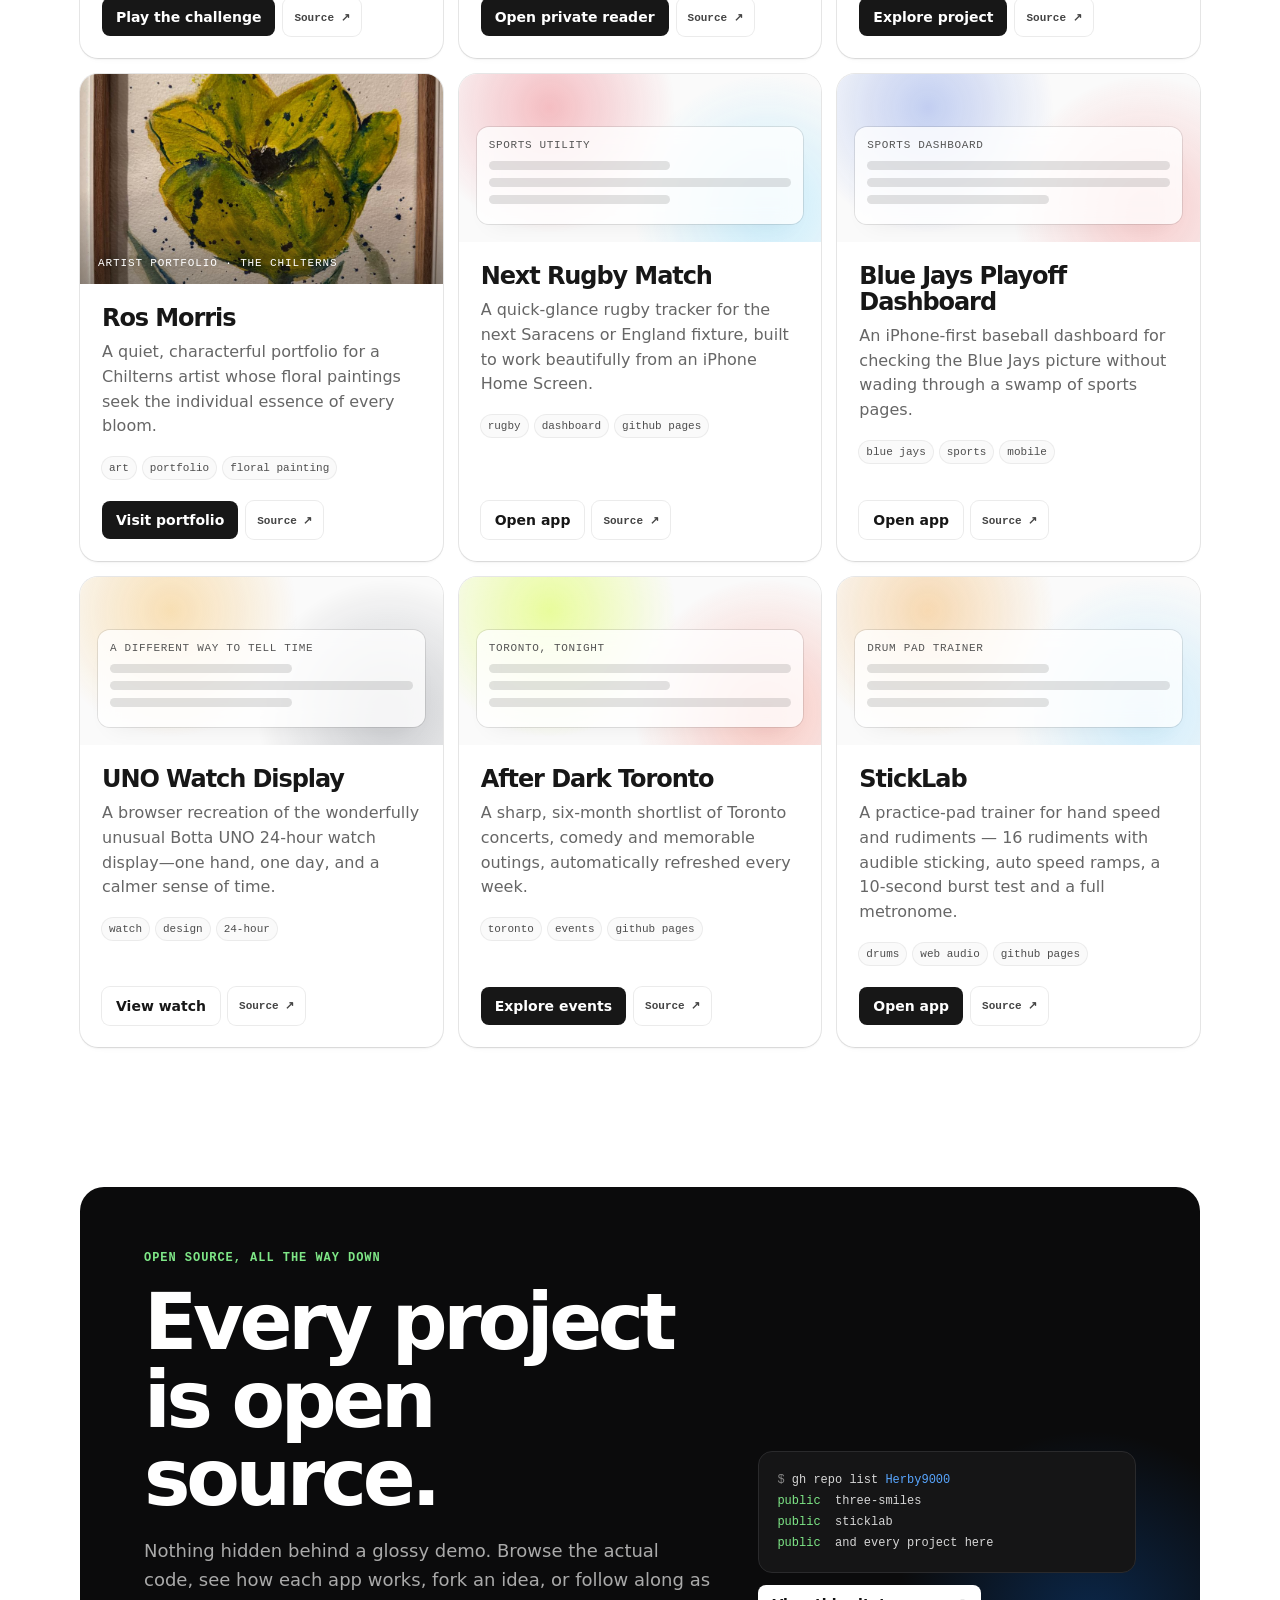
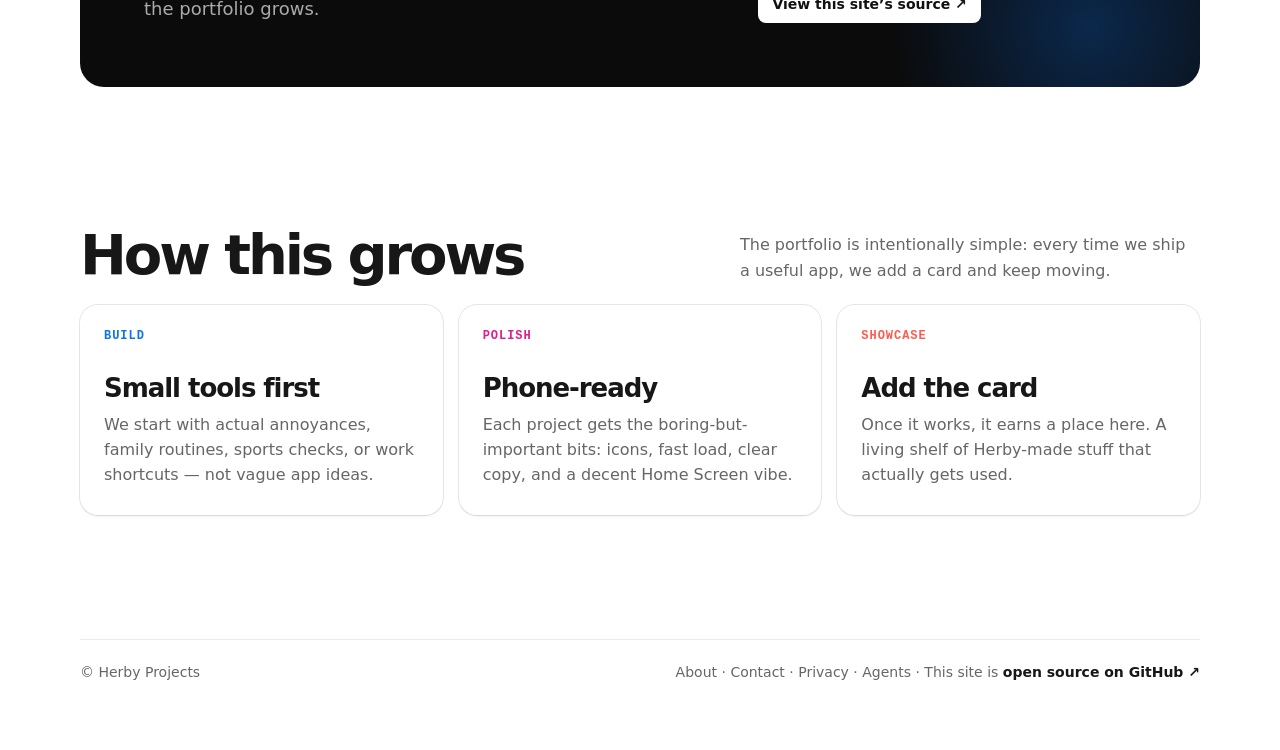
==== commit 4bb9c569: "feat: add weekly Canadian tech quiz" ====
--- a/index.html
+++ b/index.html
@@ -178,8 +178,8 @@
           <div class="preview" style="background:#07182f;align-items:center;justify-items:center"><img src="https://herby9000.github.io/herbyprojects/projects/canadian-tech-challenge/assets/icon-192.png" alt="North Star Tech Challenge circuit-star icon" width="112" height="112" loading="lazy" style="position:relative;border-radius:26px" /></div>
           <div class="project-body">
             <h3>North Star Tech Challenge</h3>
-            <p>A polished pass-and-play office trivia game with 211 sourced questions across seven corners of Canada’s technology ecosystem.</p>
-            <div class="tags"><span class="tag">canadian tech</span><span class="tag">trivia</span><span class="tag">pass-and-play</span></div>
+            <p>A polished trivia game with 211 sourced evergreen questions and a separate rotating edition covering this week in Canadian tech.</p>
+            <div class="tags"><span class="tag">canadian tech</span><span class="tag">weekly news</span><span class="tag">trivia</span></div>
             <div class="project-actions"><a class="btn dark" href="https://herby9000.github.io/herbyprojects/projects/canadian-tech-challenge/">Play the challenge</a><a class="source-link" href="https://github.com/Herby9000/herbyprojects/tree/main/projects/canadian-tech-challenge" target="_blank" rel="noopener">Source ↗</a></div>
           </div>
         </article>
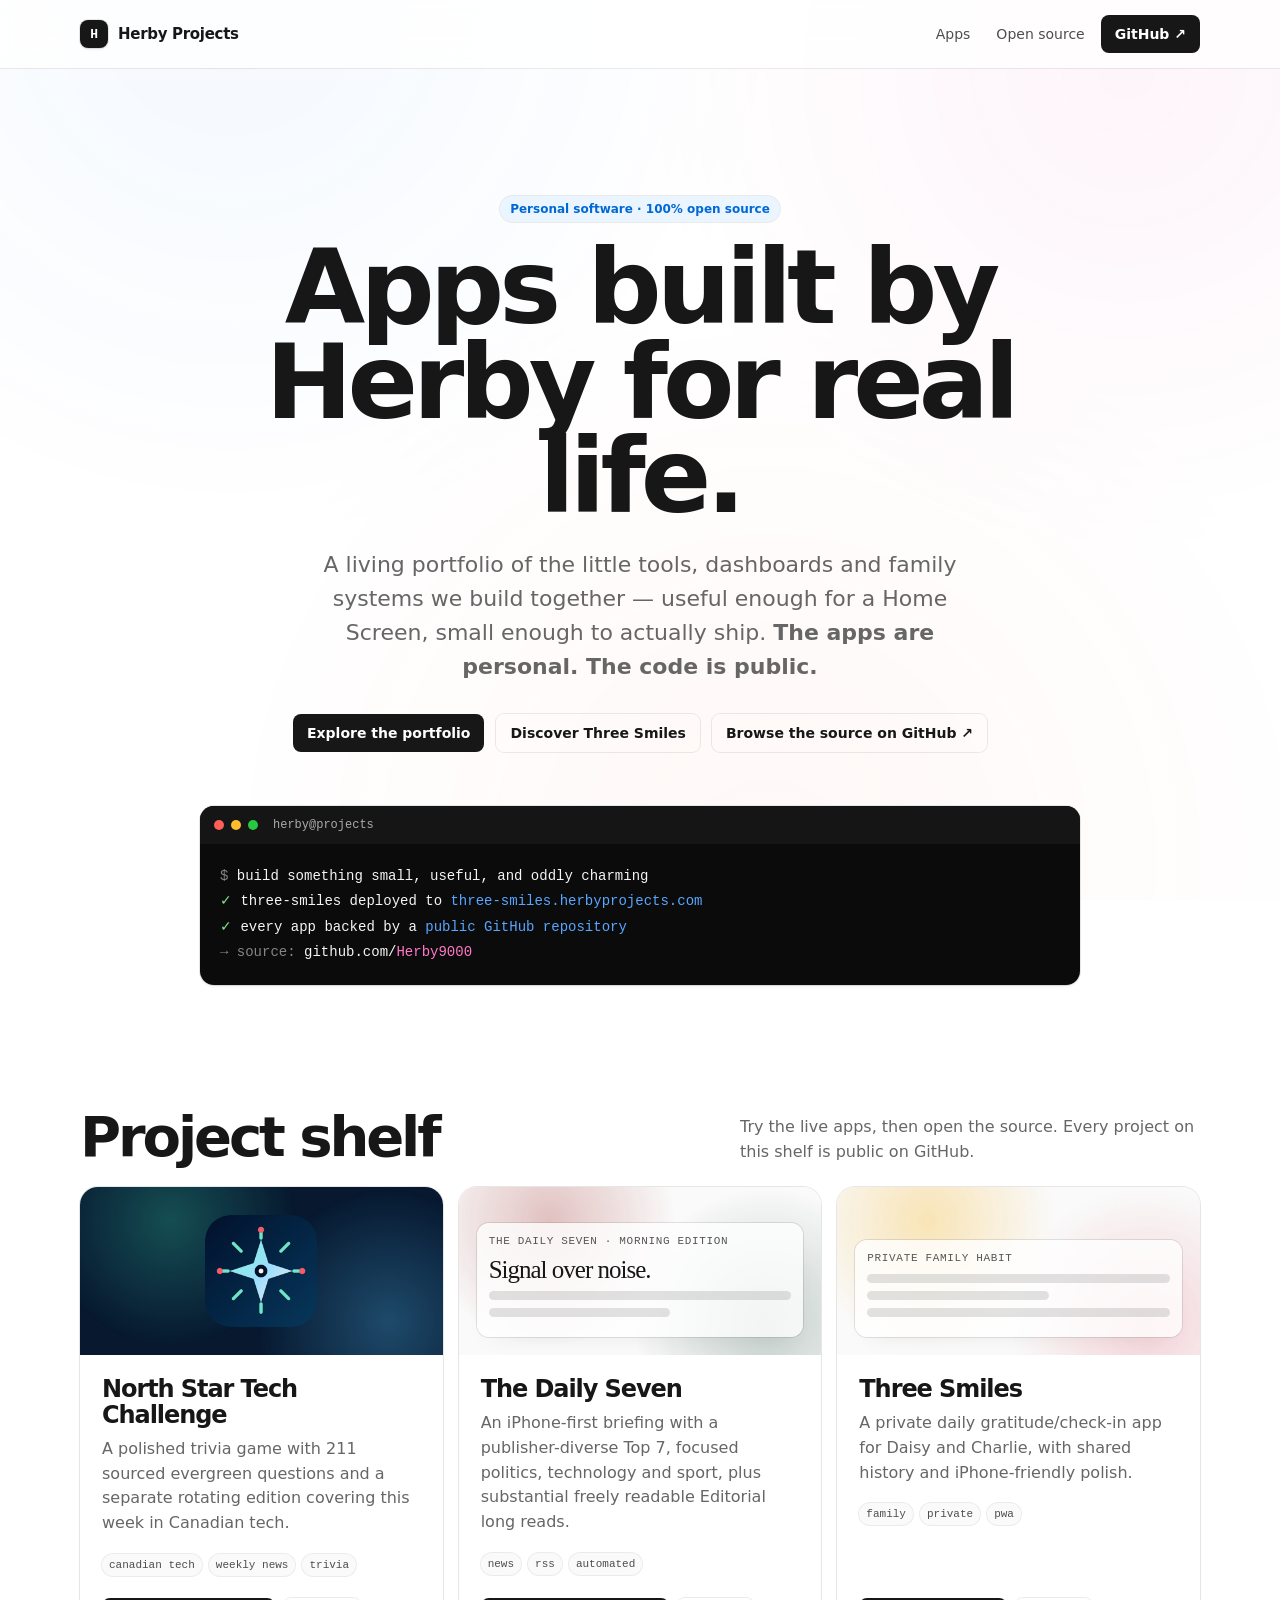
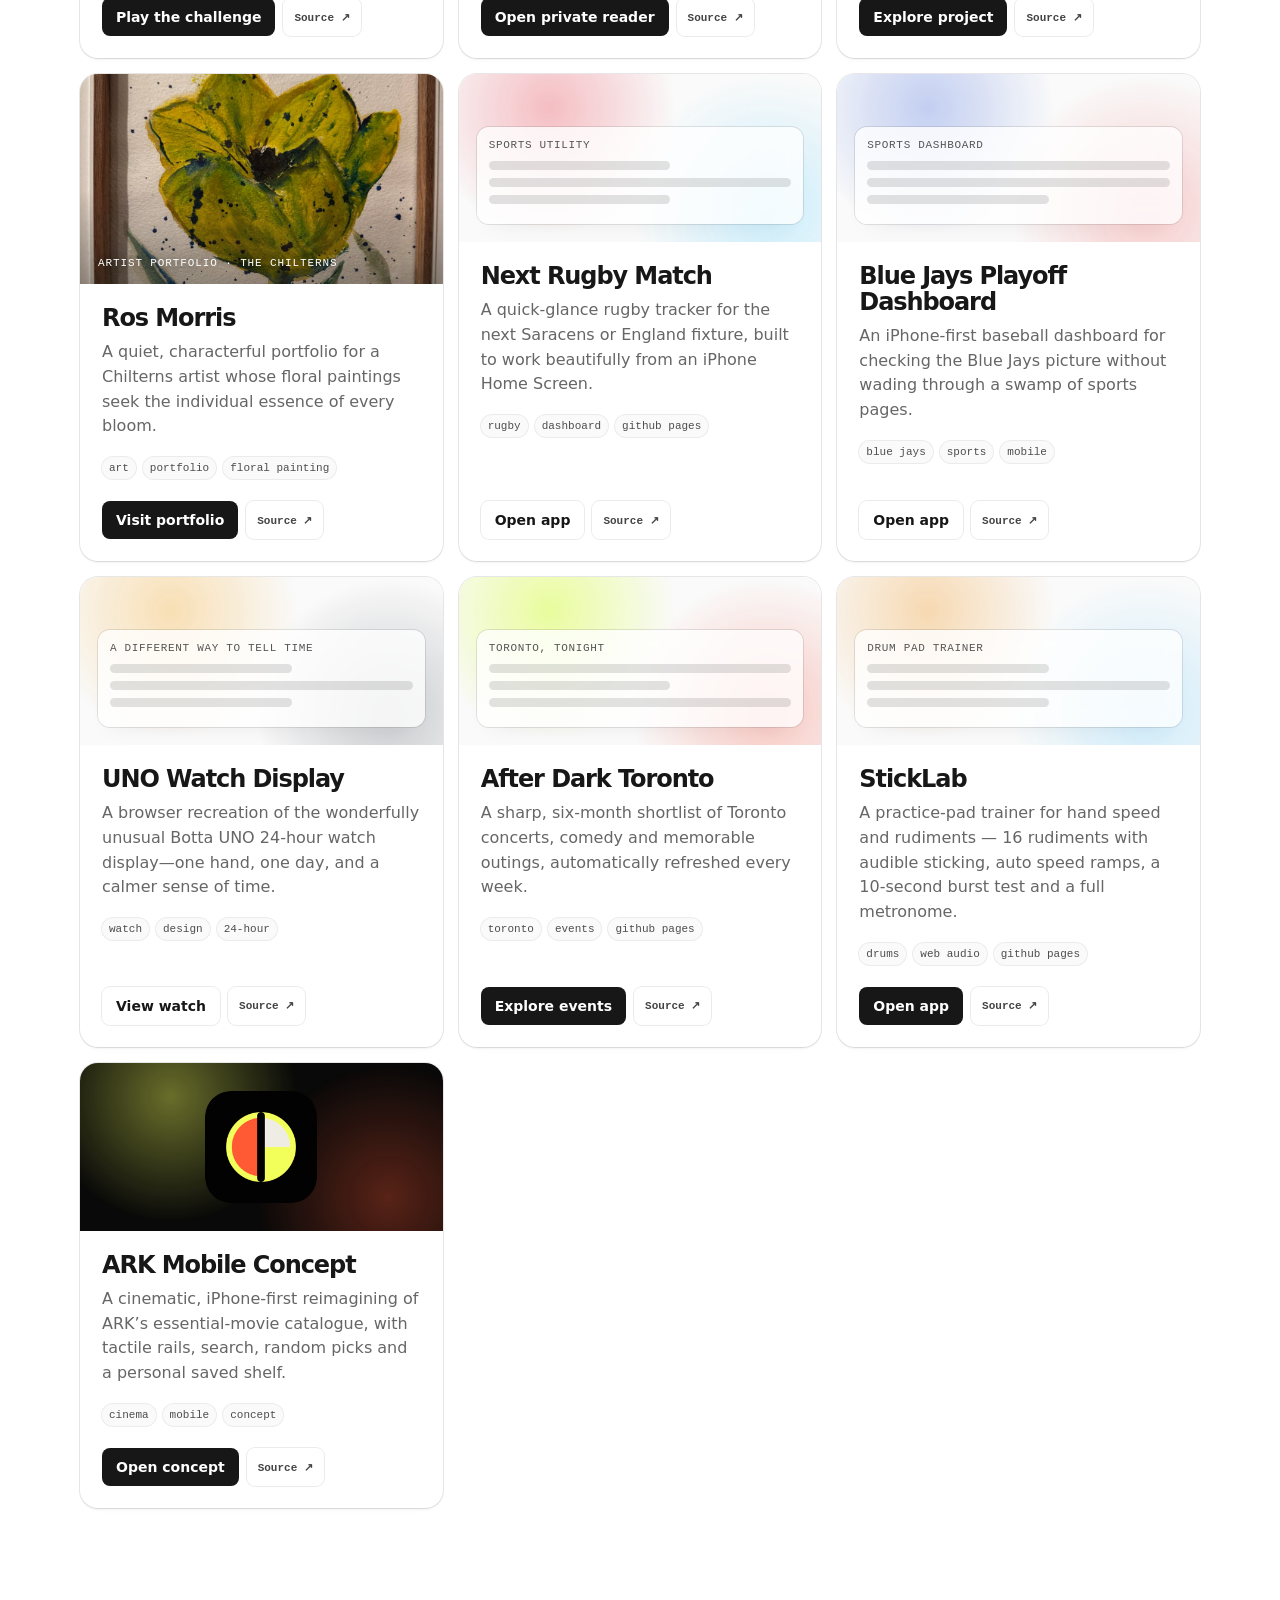
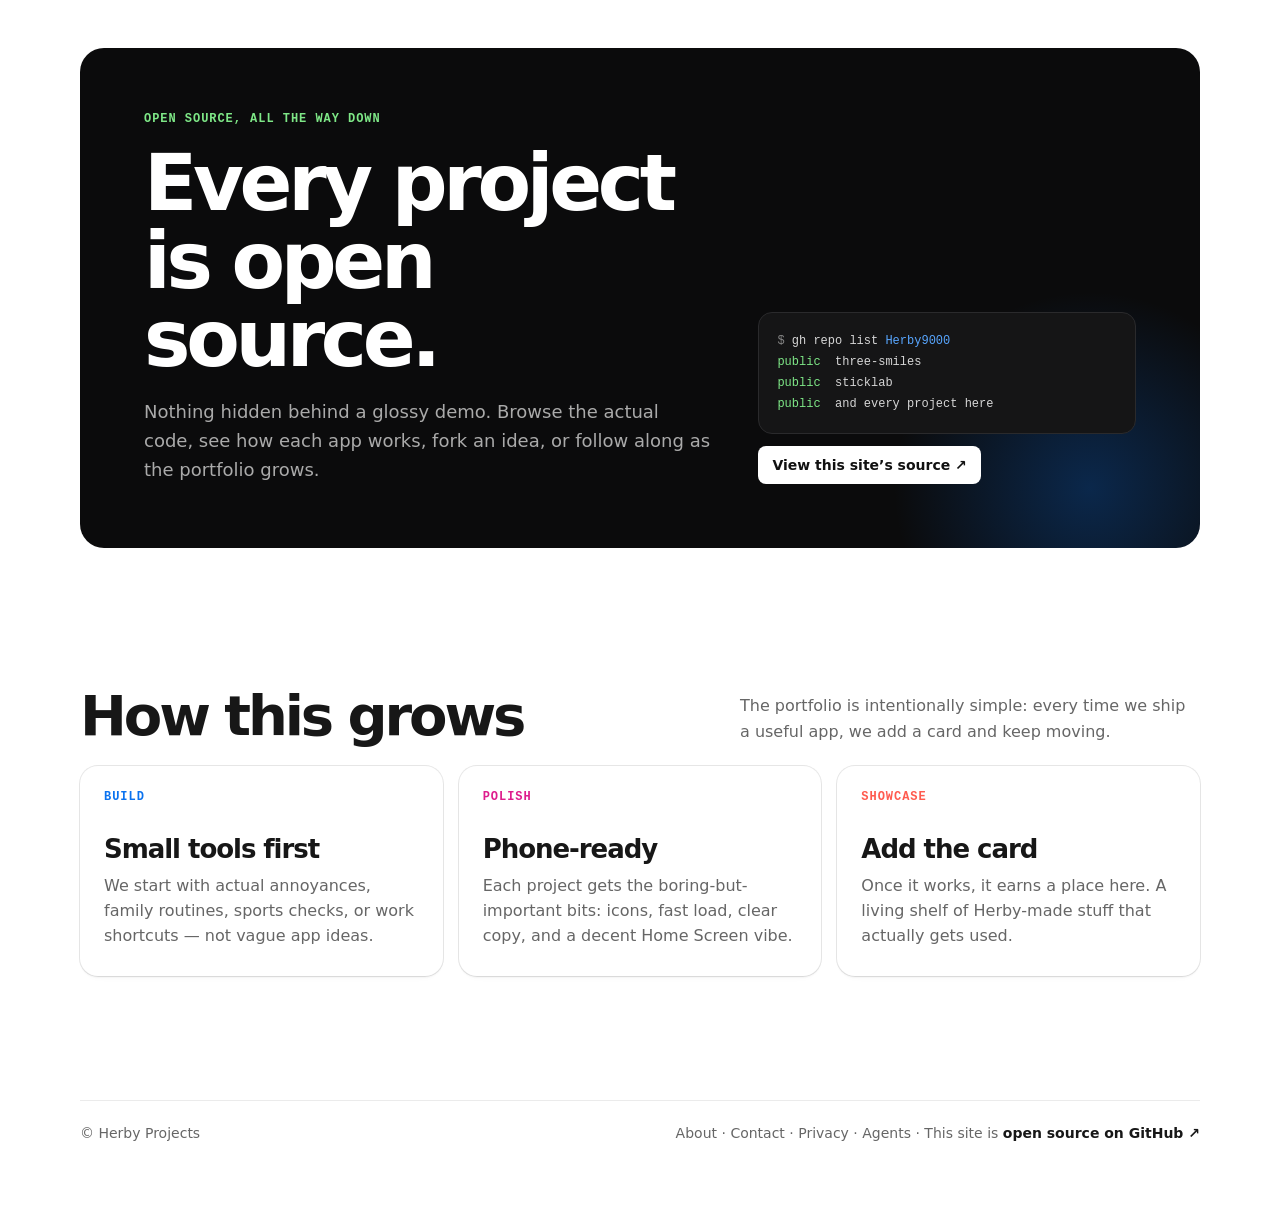
==== commit b77993f9: "feat: add ARK mobile-first redesign concept" ====
--- a/index.html
+++ b/index.html
@@ -265,6 +265,16 @@
             <div class="project-actions"><a class="btn dark" href="https://herby9000.github.io/sticklab/" target="_blank" rel="noopener">Open app</a><a class="source-link" href="https://github.com/Herby9000/sticklab" target="_blank" rel="noopener">Source ↗</a></div>
           </div>
         </article>
+
+        <article class="project" style="--accentA:rgba(242,255,91,.46);--accentB:rgba(255,90,54,.36)">
+          <div class="preview" style="background:#090909;align-items:center;justify-items:center"><img src="/projects/ark-mobile/assets/icon-192.png" alt="ARK abstract cinema aperture icon" width="112" height="112" loading="lazy" style="position:relative;border-radius:26px" /></div>
+          <div class="project-body">
+            <h3>ARK Mobile Concept</h3>
+            <p>A cinematic, iPhone-first reimagining of ARK’s essential-movie catalogue, with tactile rails, search, random picks and a personal saved shelf.</p>
+            <div class="tags"><span class="tag">cinema</span><span class="tag">mobile</span><span class="tag">concept</span></div>
+            <div class="project-actions"><a class="btn dark" href="/projects/ark-mobile/">Open concept</a><a class="source-link" href="https://github.com/Herby9000/herbyprojects/tree/main/projects/ark-mobile" target="_blank" rel="noopener">Source ↗</a></div>
+          </div>
+        </article>
       </div>
     </section>
 
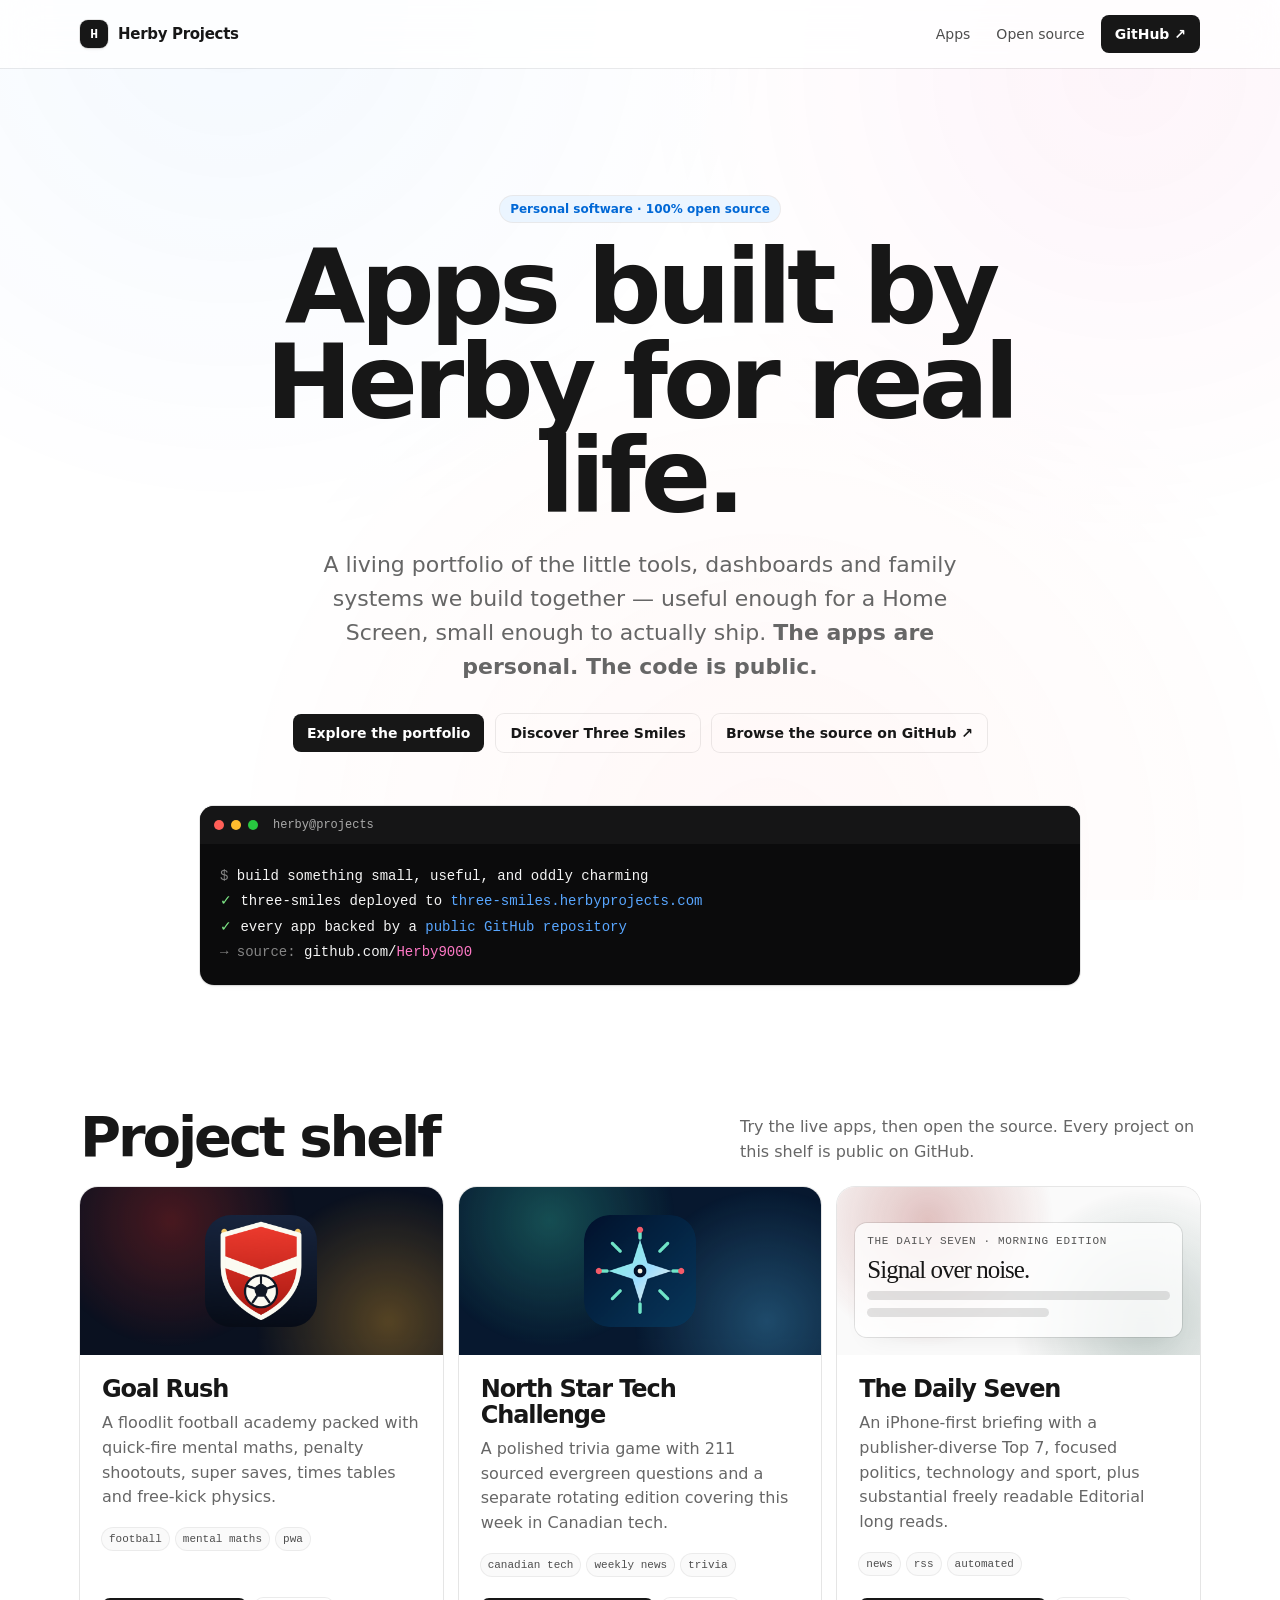
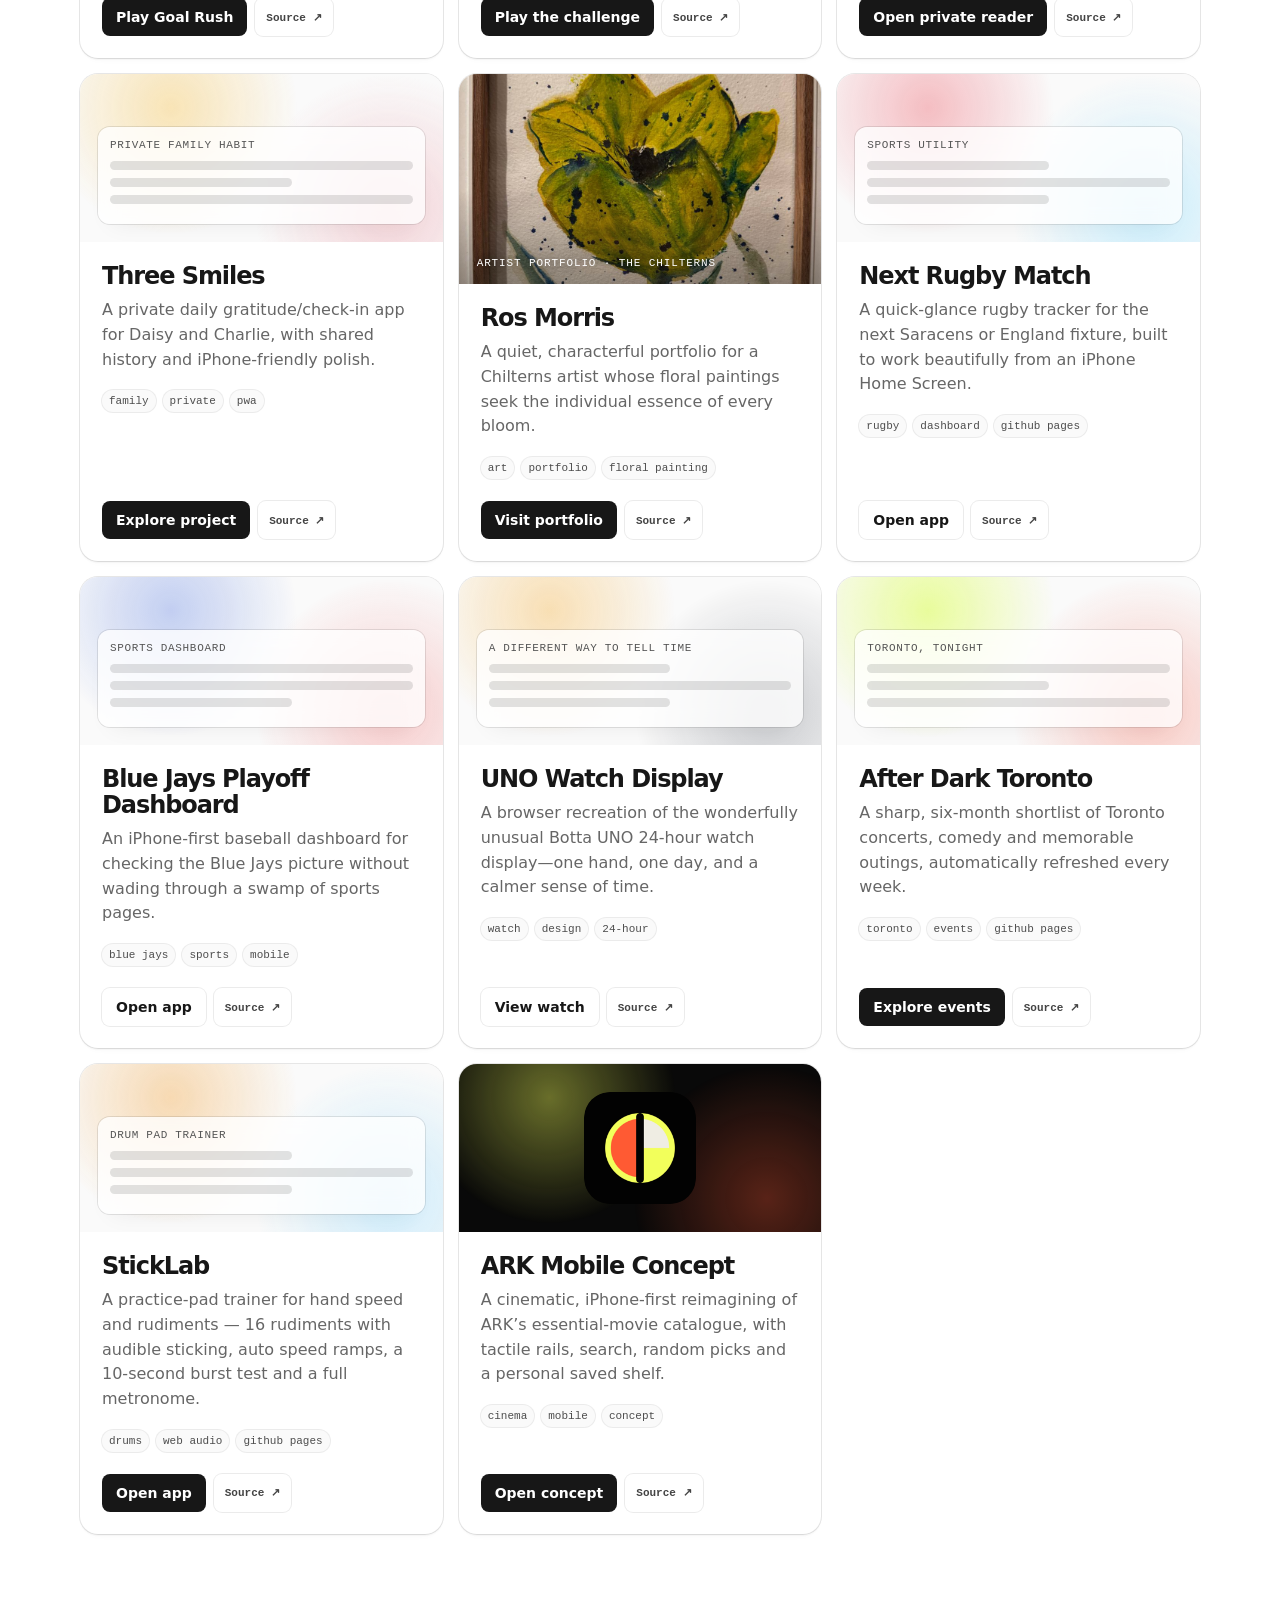
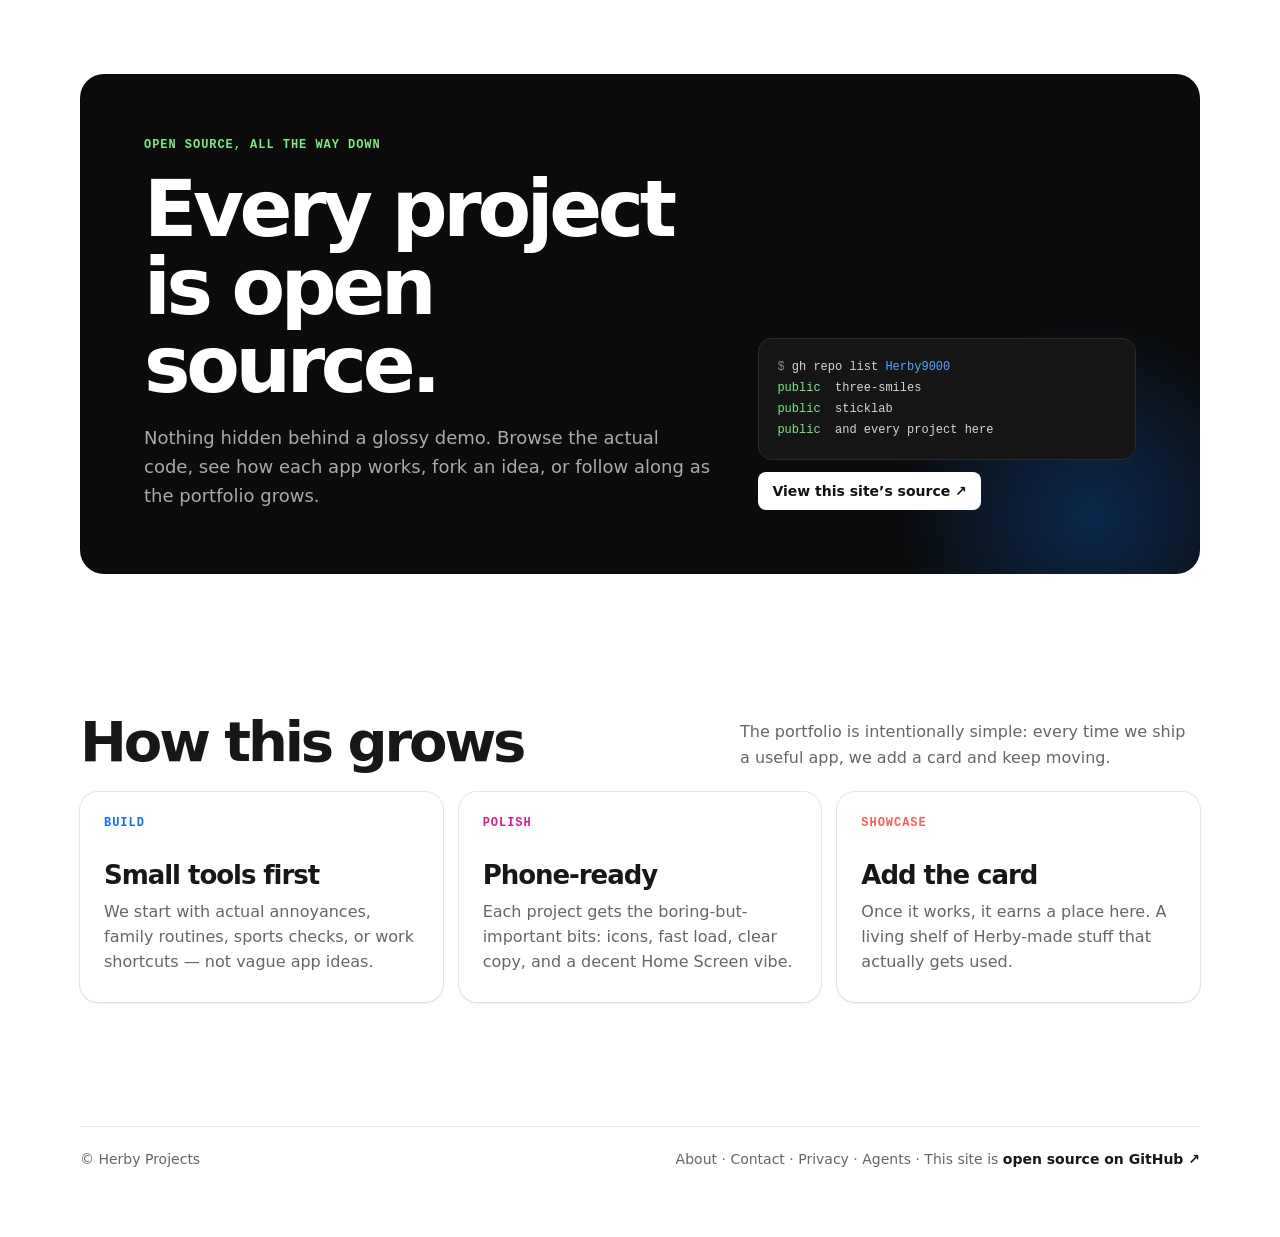
==== commit 7fd837d8: "Publish Goal Rush game" ====
--- a/index.html
+++ b/index.html
@@ -174,6 +174,16 @@
         <p>Try the live apps, then open the source. Every project on this shelf is public on GitHub.</p>
       </div>
       <div class="grid">
+        <article class="project" style="--accentA:rgba(213,43,30,.34);--accentB:rgba(255,181,46,.34)">
+          <div class="preview" style="background:#0a1120;align-items:center;justify-items:center"><img src="https://herby9000.github.io/herbyprojects/goal-rush/assets/icon-192.png" alt="Goal Rush football shield icon" width="112" height="112" loading="lazy" style="position:relative;border-radius:26px" /></div>
+          <div class="project-body">
+            <h3>Goal Rush</h3>
+            <p>A floodlit football academy packed with quick-fire mental maths, penalty shootouts, super saves, times tables and free-kick physics.</p>
+            <div class="tags"><span class="tag">football</span><span class="tag">mental maths</span><span class="tag">pwa</span></div>
+            <div class="project-actions"><a class="btn dark" href="https://herby9000.github.io/herbyprojects/goal-rush/">Play Goal Rush</a><a class="source-link" href="https://github.com/Herby9000/herbyprojects/tree/main/goal-rush" target="_blank" rel="noopener">Source ↗</a></div>
+          </div>
+        </article>
+
         <article class="project" style="--accentA:rgba(56,201,165,.34);--accentB:rgba(88,200,255,.32)">
           <div class="preview" style="background:#07182f;align-items:center;justify-items:center"><img src="https://herby9000.github.io/herbyprojects/projects/canadian-tech-challenge/assets/icon-192.png" alt="North Star Tech Challenge circuit-star icon" width="112" height="112" loading="lazy" style="position:relative;border-radius:26px" /></div>
           <div class="project-body">
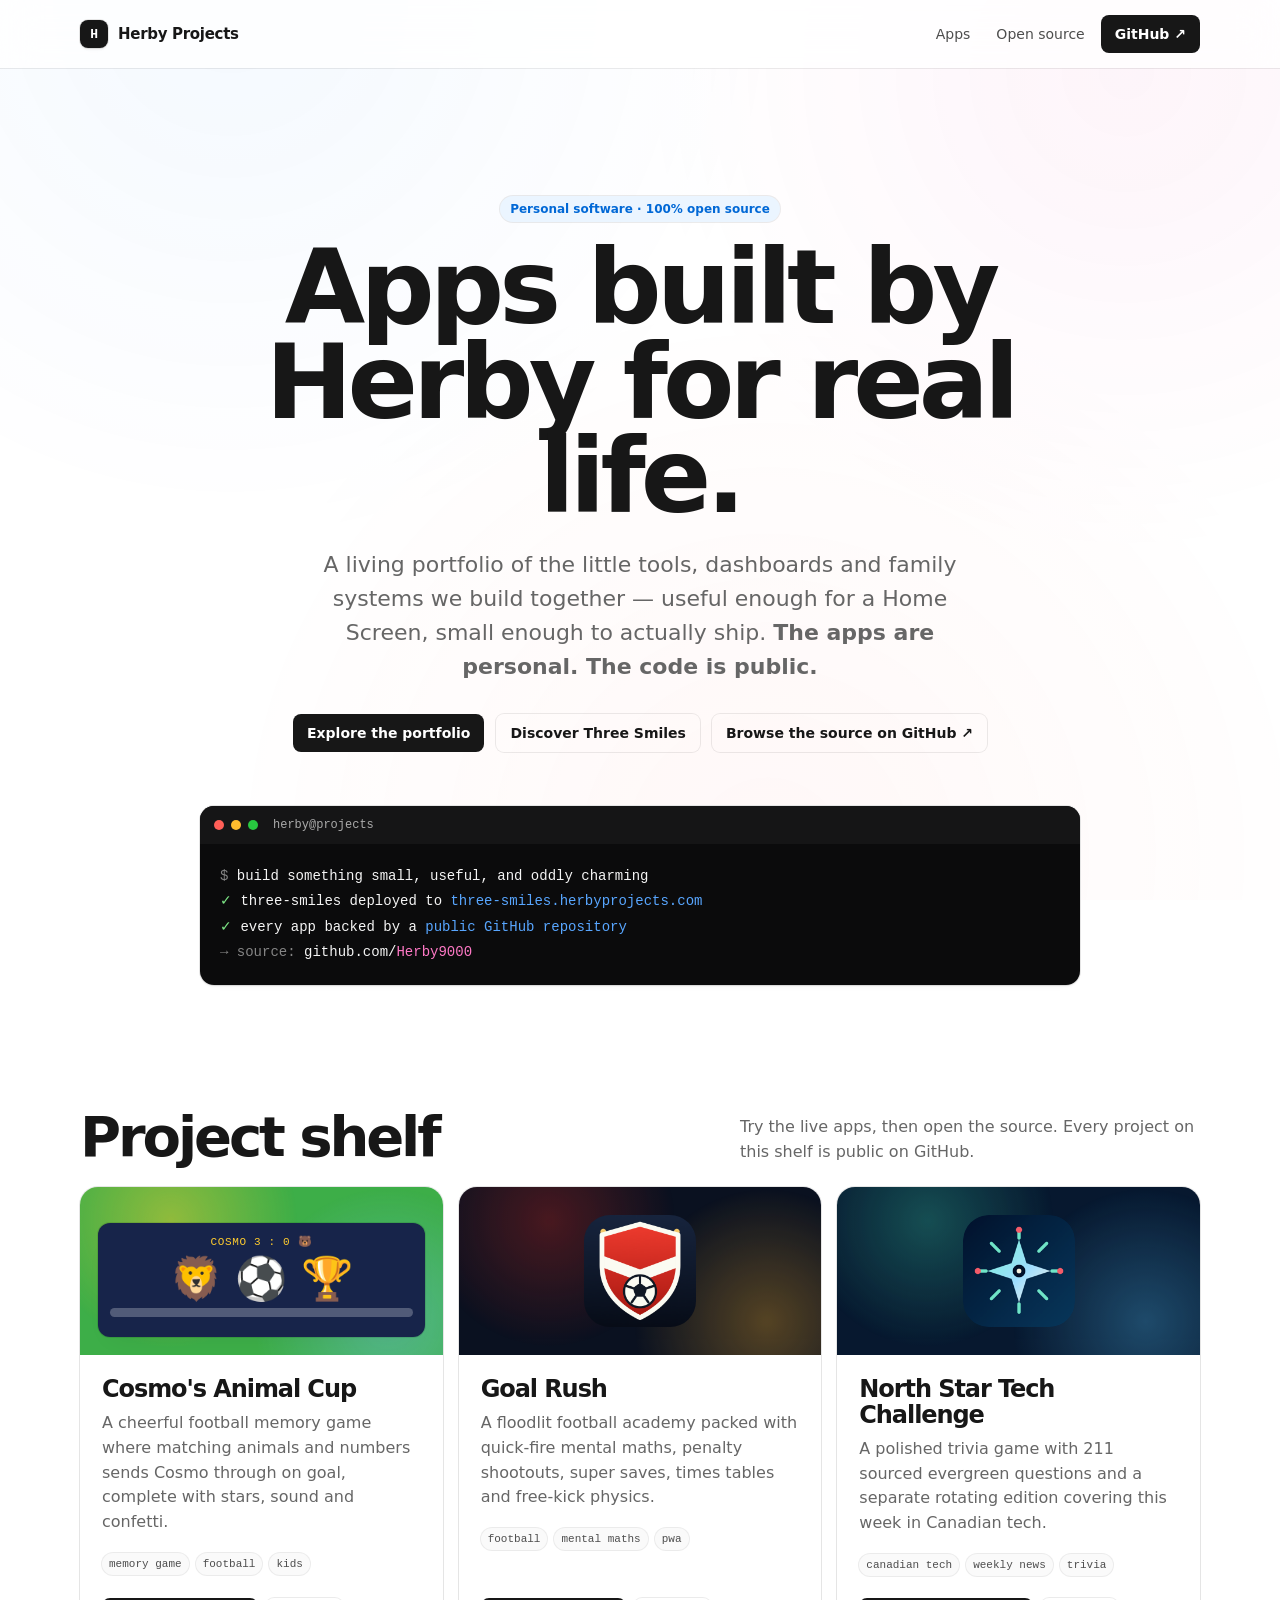
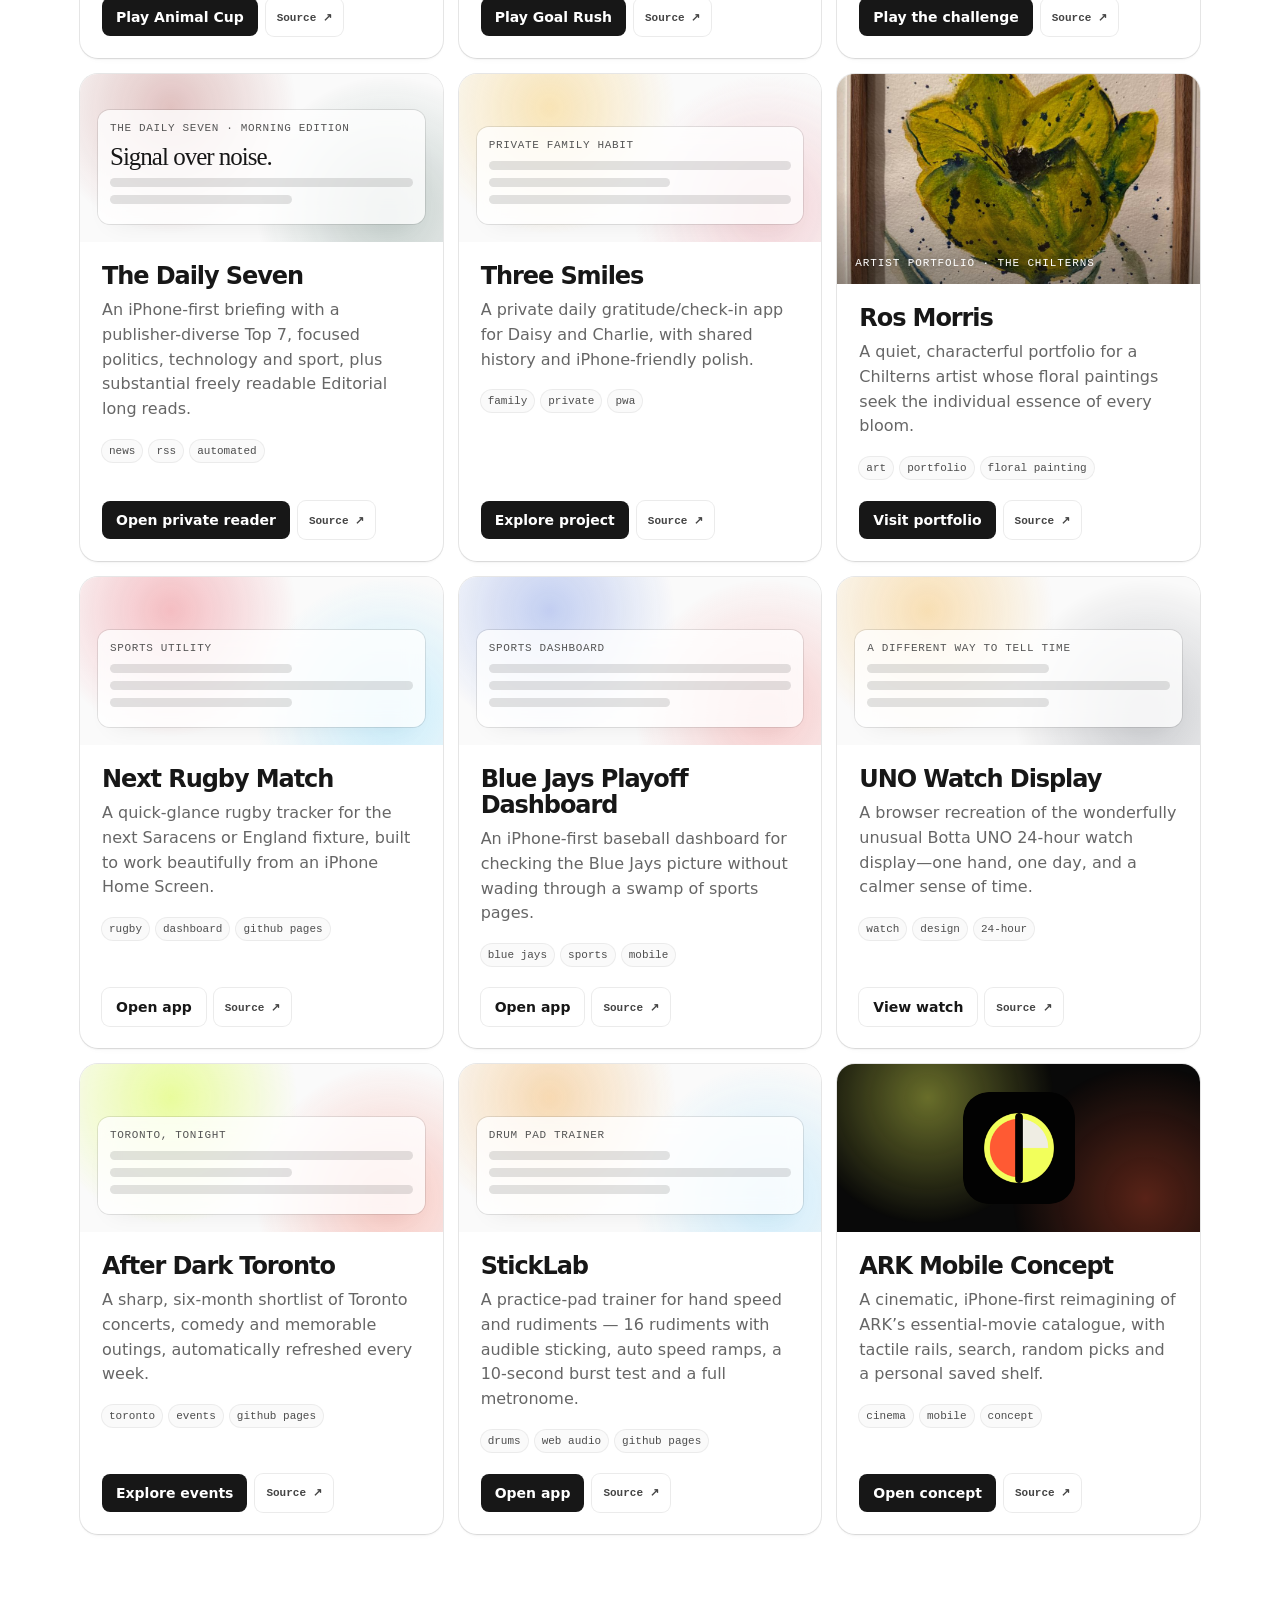
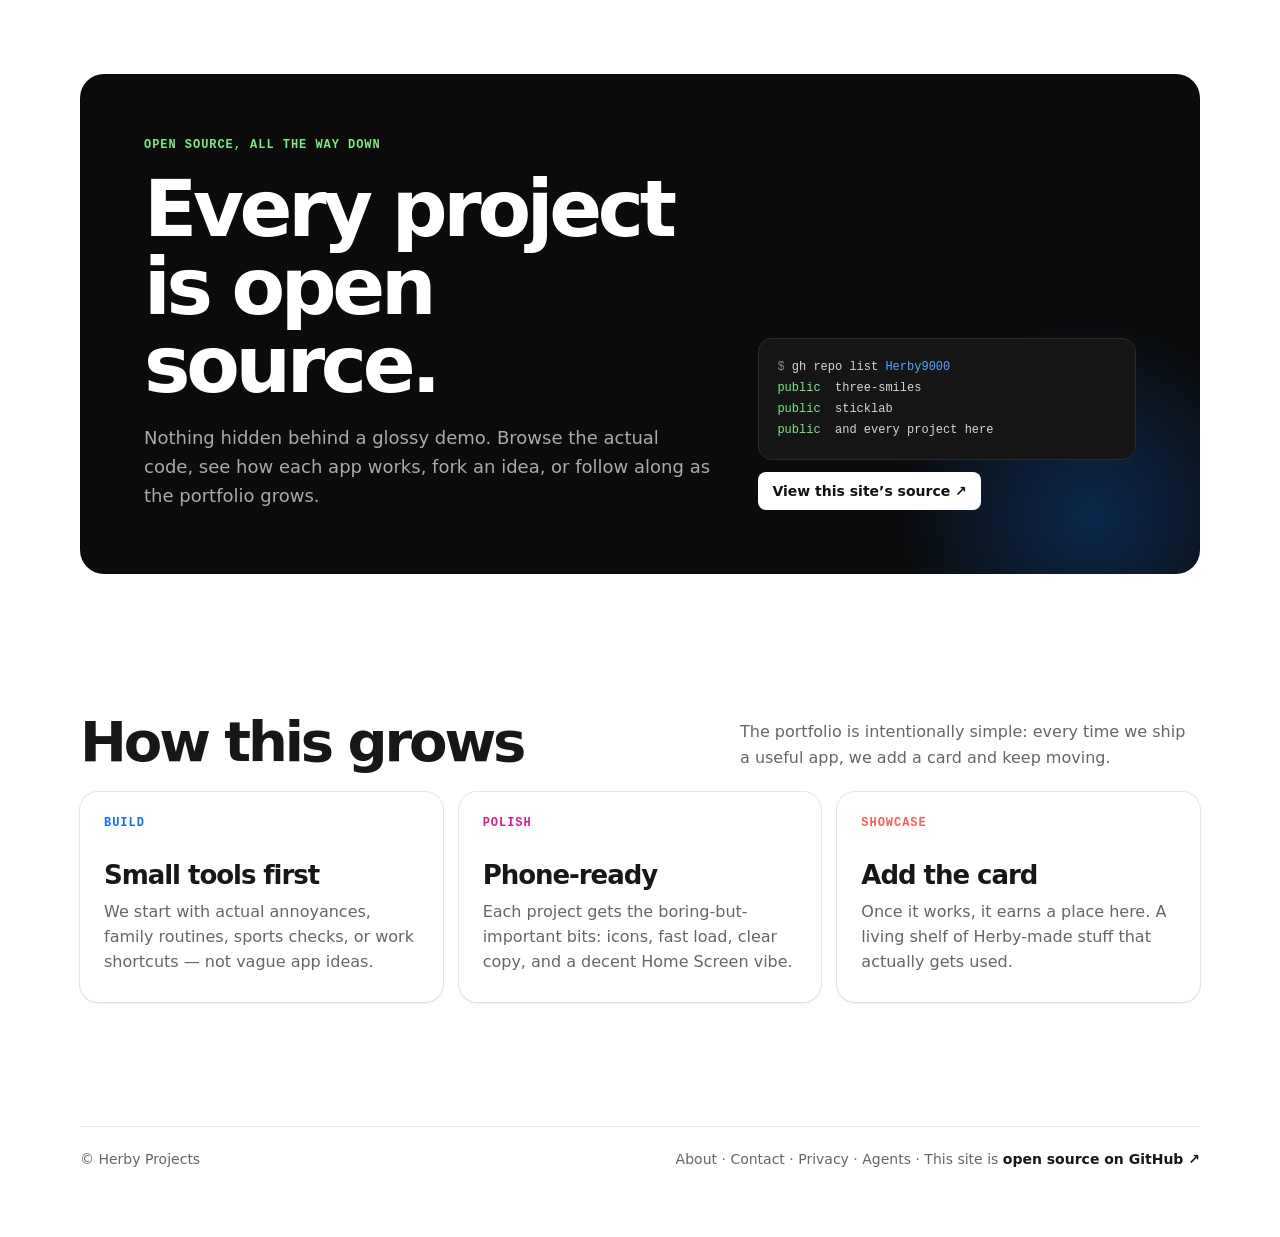
==== commit e9ad7966: "Publish Cosmo's Animal Cup" ====
--- a/index.html
+++ b/index.html
@@ -174,6 +174,16 @@
         <p>Try the live apps, then open the source. Every project on this shelf is public on GitHub.</p>
       </div>
       <div class="grid">
+        <article class="project" style="--accentA:rgba(255,204,46,.48);--accentB:rgba(124,200,255,.42)">
+          <div class="preview" style="background:#3dae48"><div class="mini-window" style="width:100%;background:#17244a;color:#fff;text-align:center"><div class="mini-title" style="color:#ffcc2e">Cosmo 3 : 0 🐻</div><div style="font-size:42px;line-height:1">🦁 ⚽ 🏆</div><div class="mini-line" style="background:rgba(255,255,255,.25)"></div></div></div>
+          <div class="project-body">
+            <h3>Cosmo's Animal Cup</h3>
+            <p>A cheerful football memory game where matching animals and numbers sends Cosmo through on goal, complete with stars, sound and confetti.</p>
+            <div class="tags"><span class="tag">memory game</span><span class="tag">football</span><span class="tag">kids</span></div>
+            <div class="project-actions"><a class="btn dark" href="/cosmos-animal-cup/">Play Animal Cup</a><a class="source-link" href="https://github.com/Herby9000/herbyprojects/tree/main/cosmos-animal-cup" target="_blank" rel="noopener">Source ↗</a></div>
+          </div>
+        </article>
+
         <article class="project" style="--accentA:rgba(213,43,30,.34);--accentB:rgba(255,181,46,.34)">
           <div class="preview" style="background:#0a1120;align-items:center;justify-items:center"><img src="https://herby9000.github.io/herbyprojects/goal-rush/assets/icon-192.png" alt="Goal Rush football shield icon" width="112" height="112" loading="lazy" style="position:relative;border-radius:26px" /></div>
           <div class="project-body">
